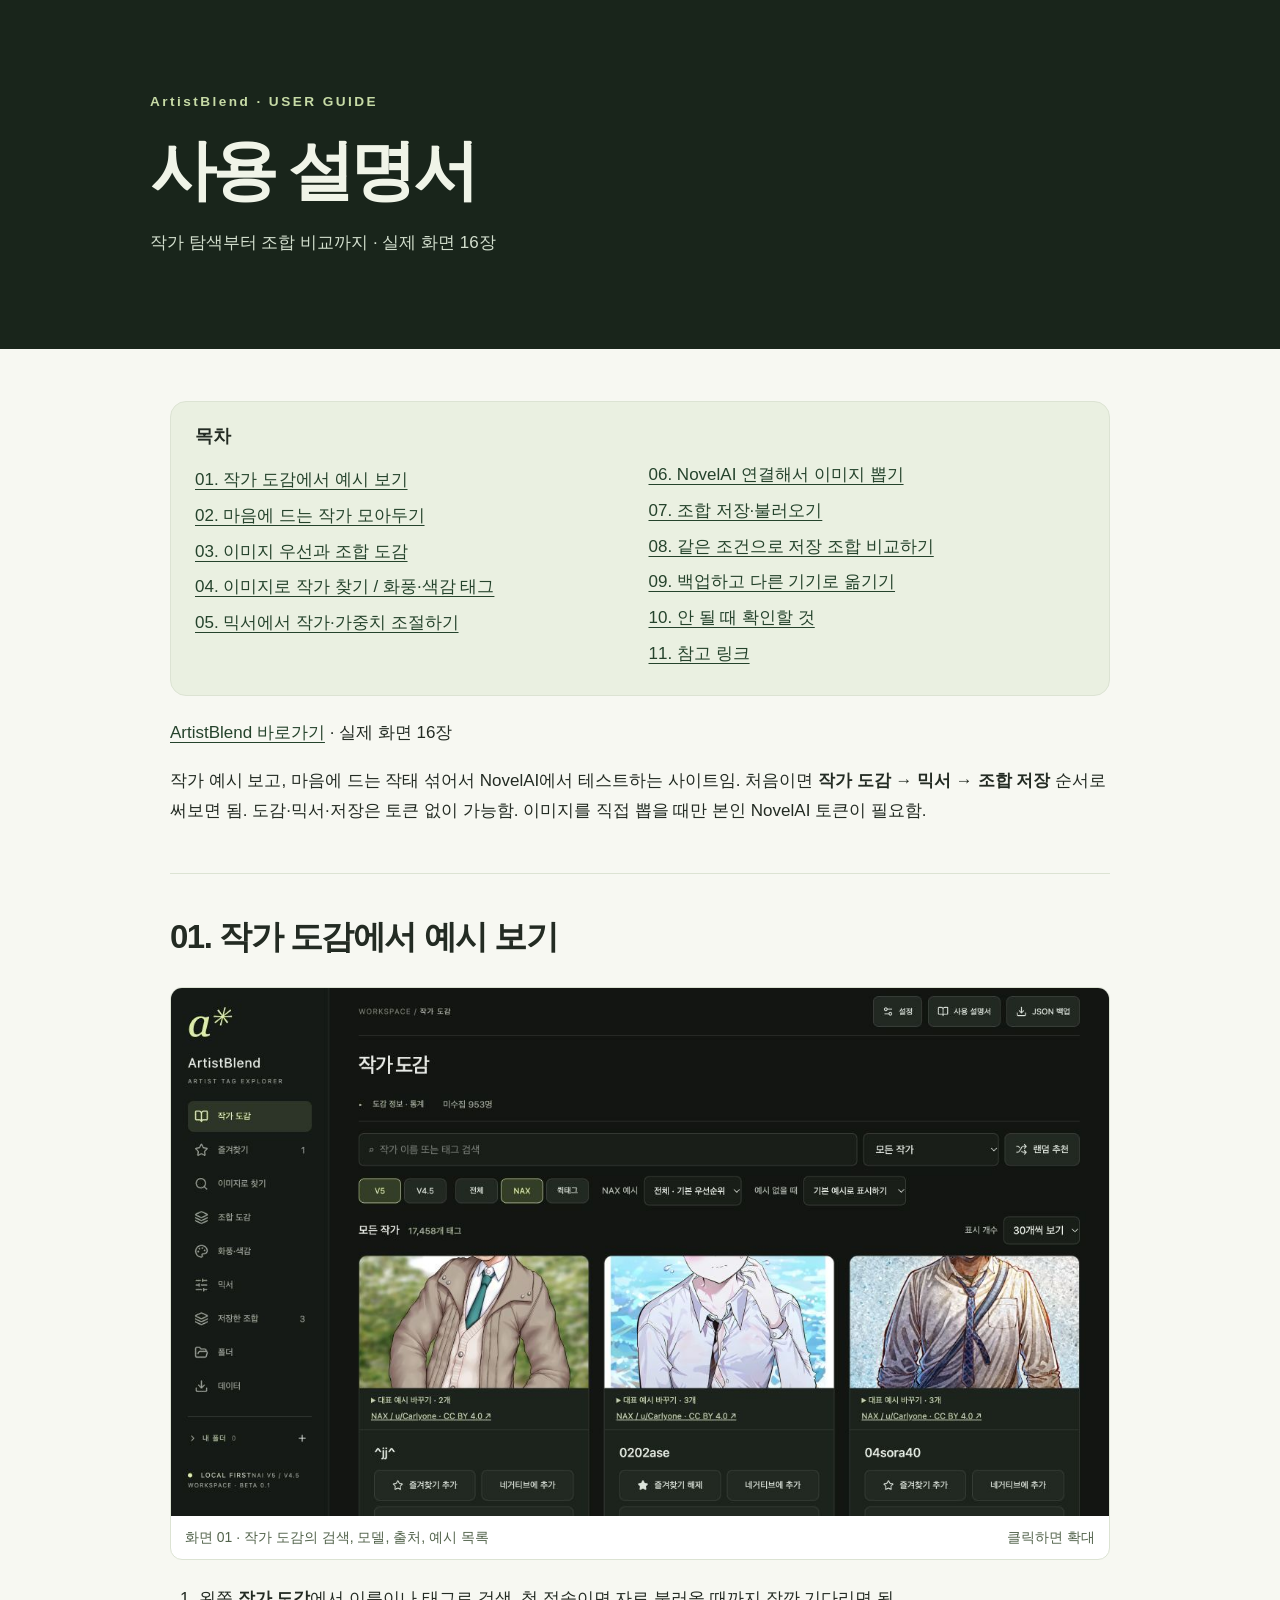
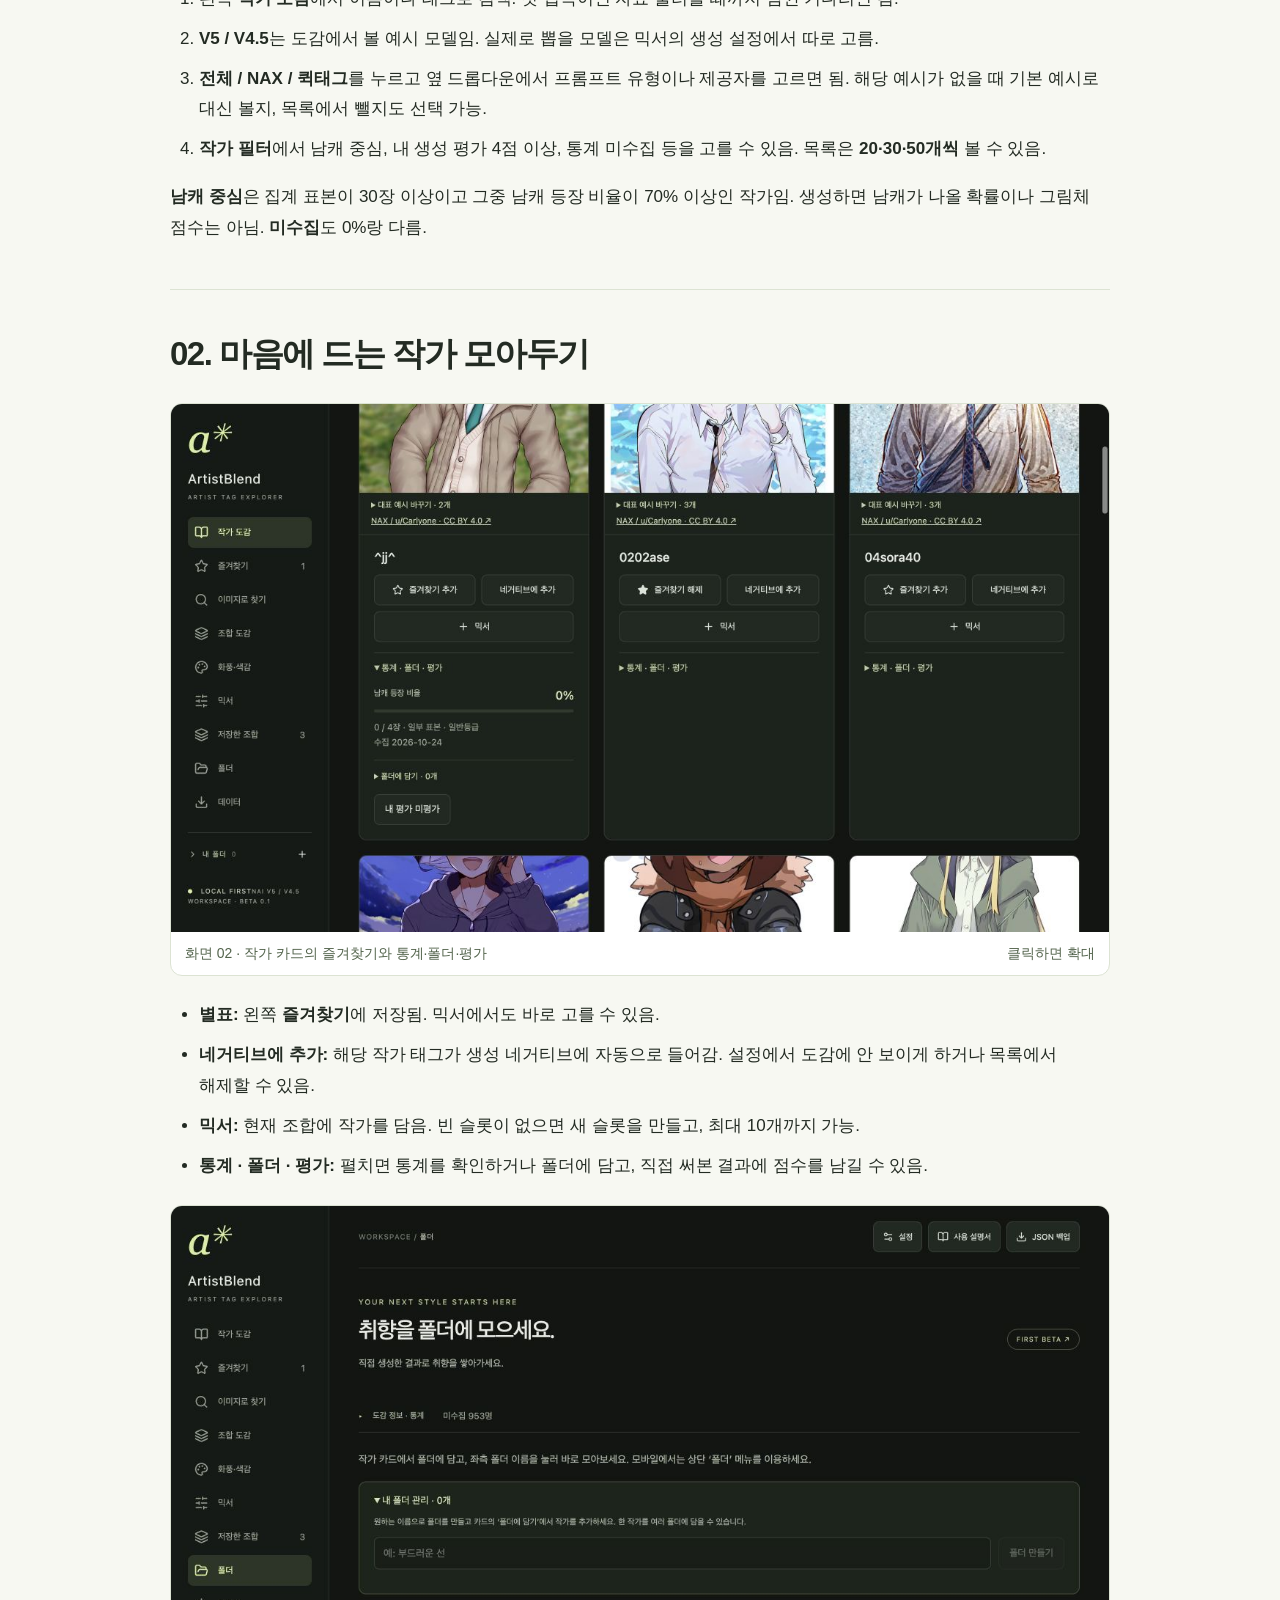
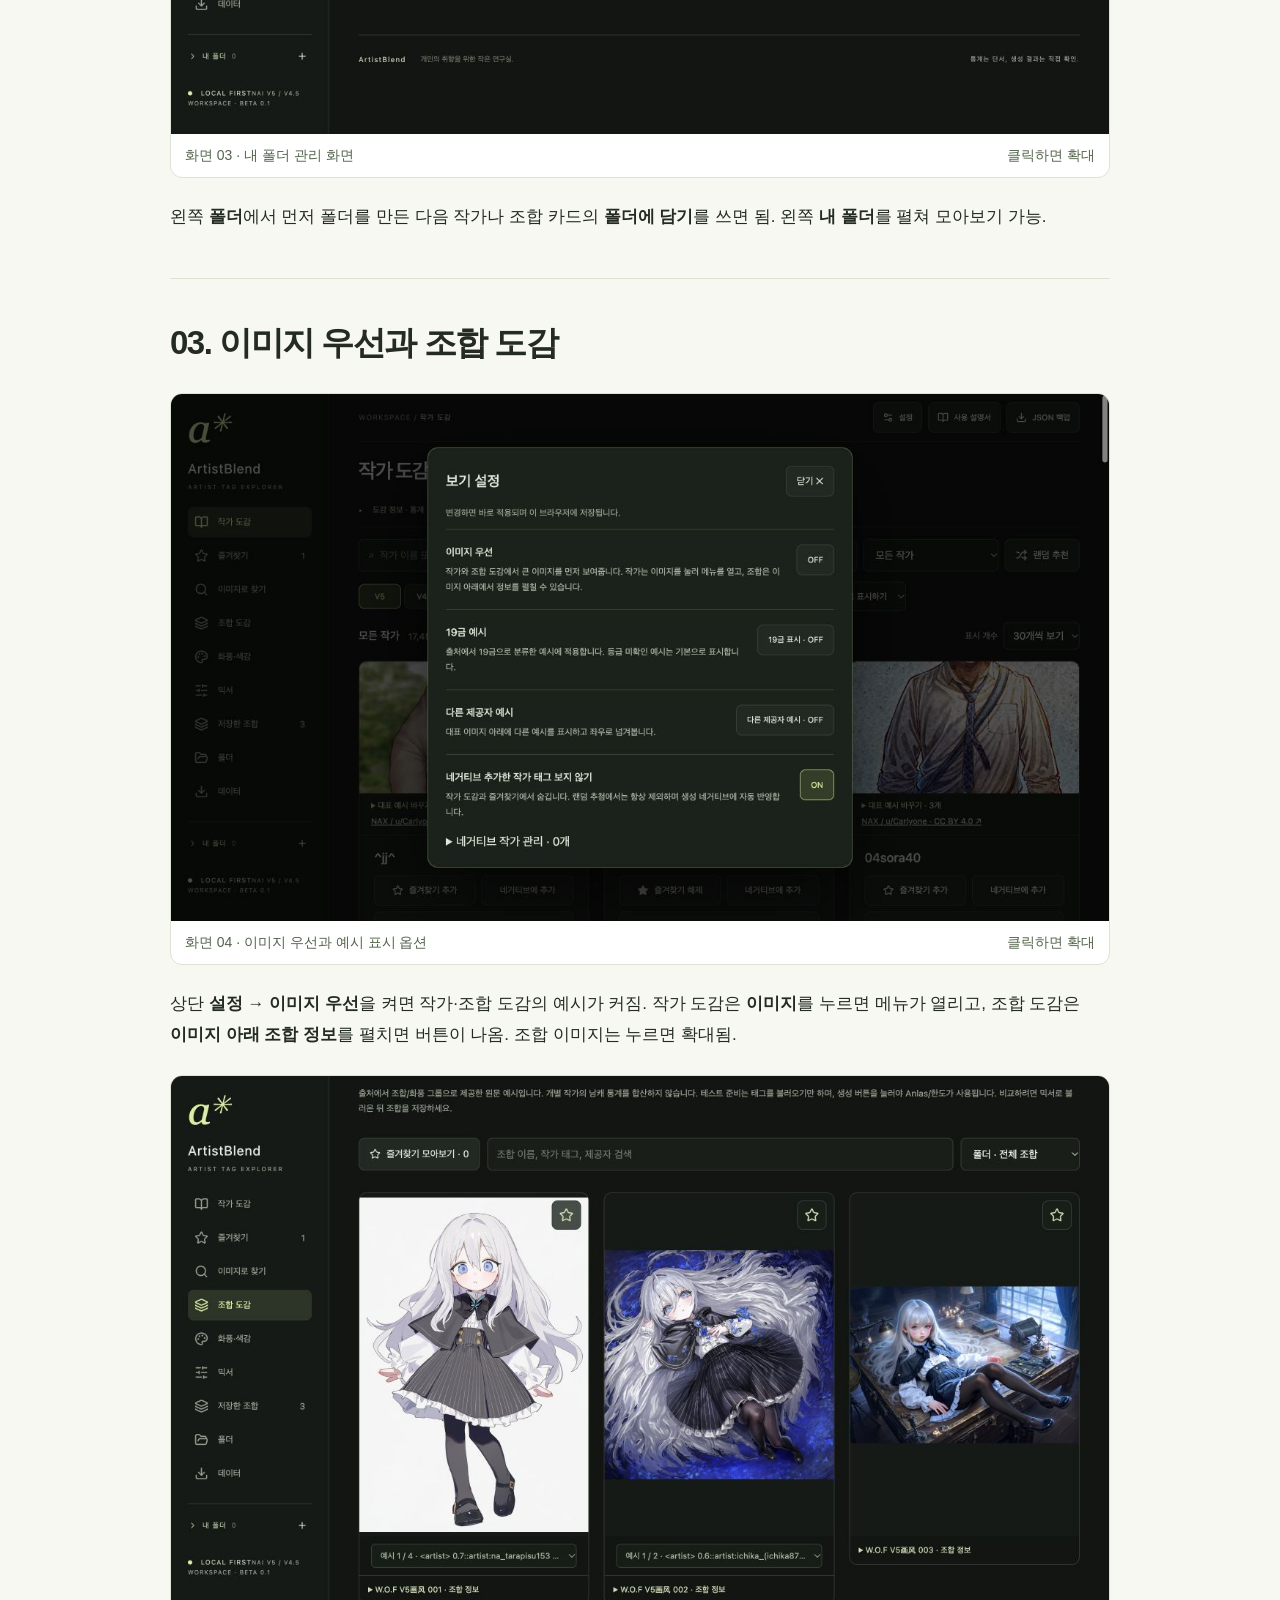
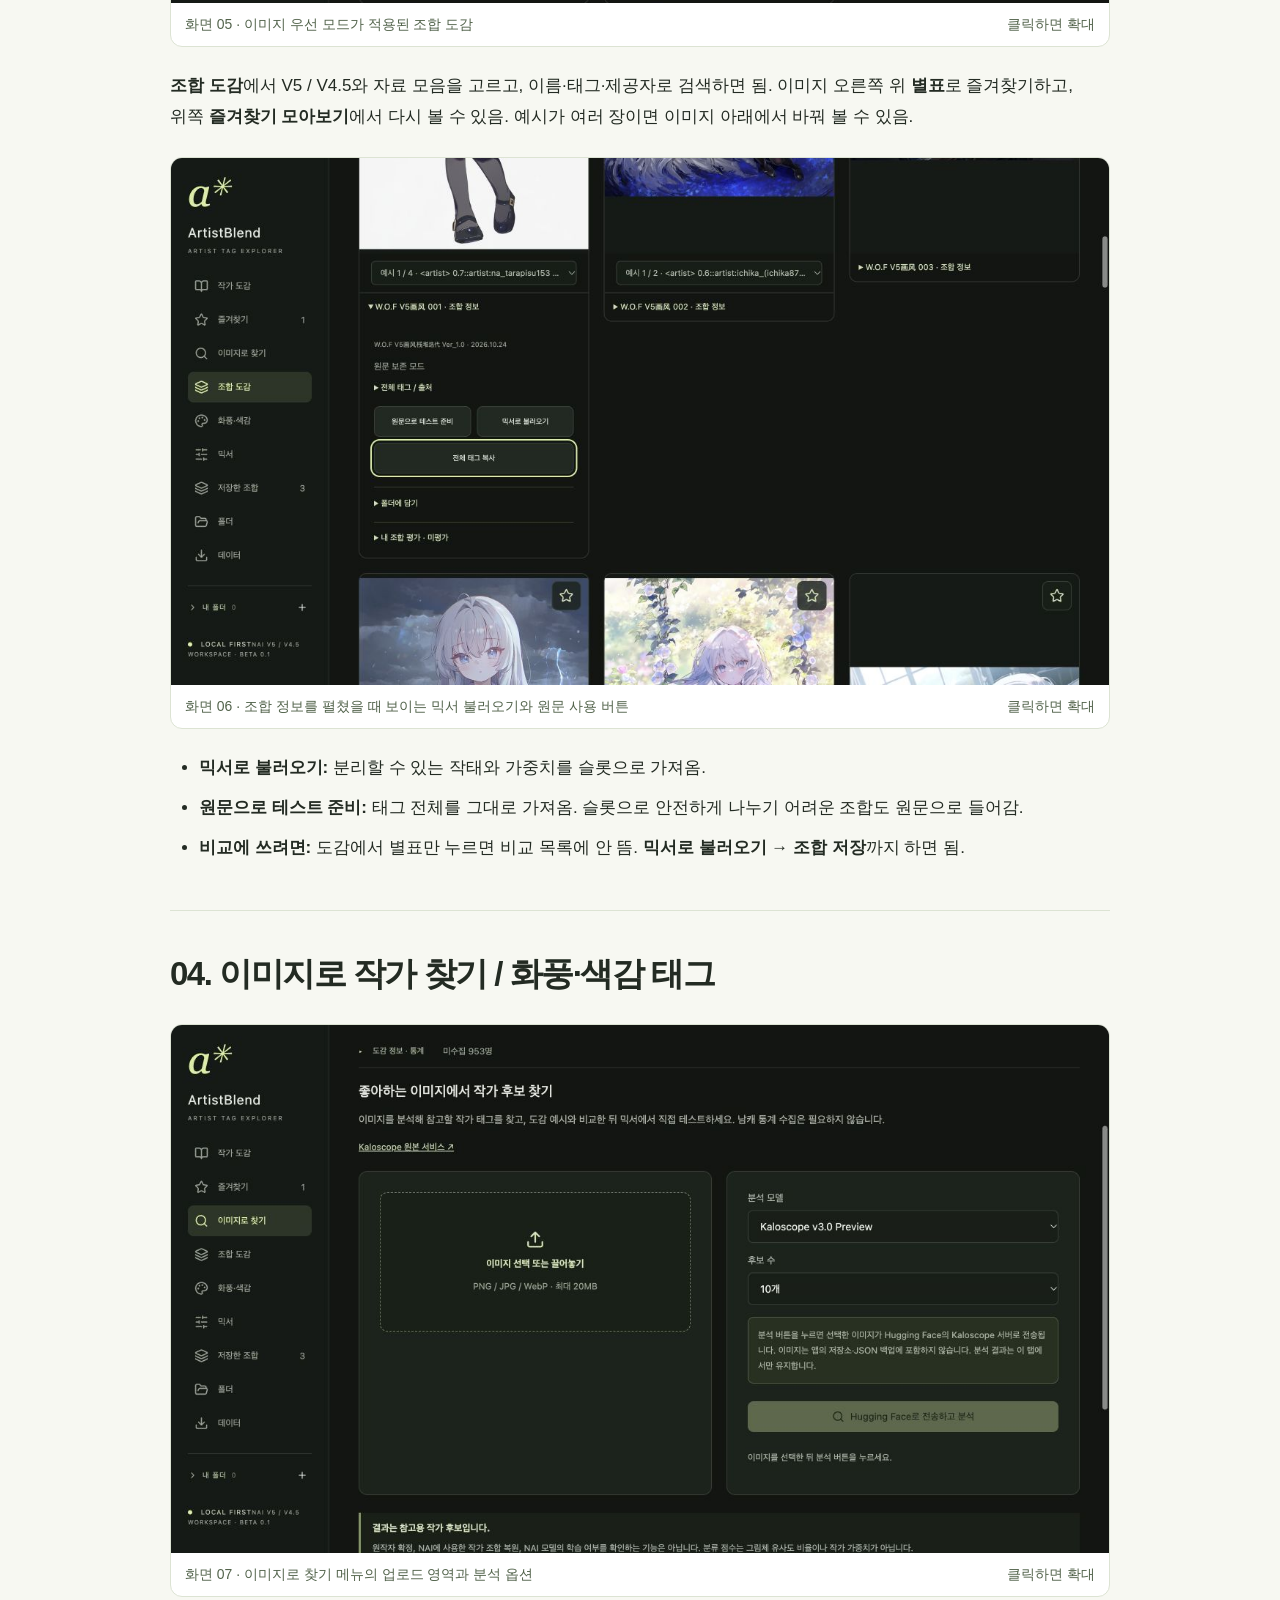
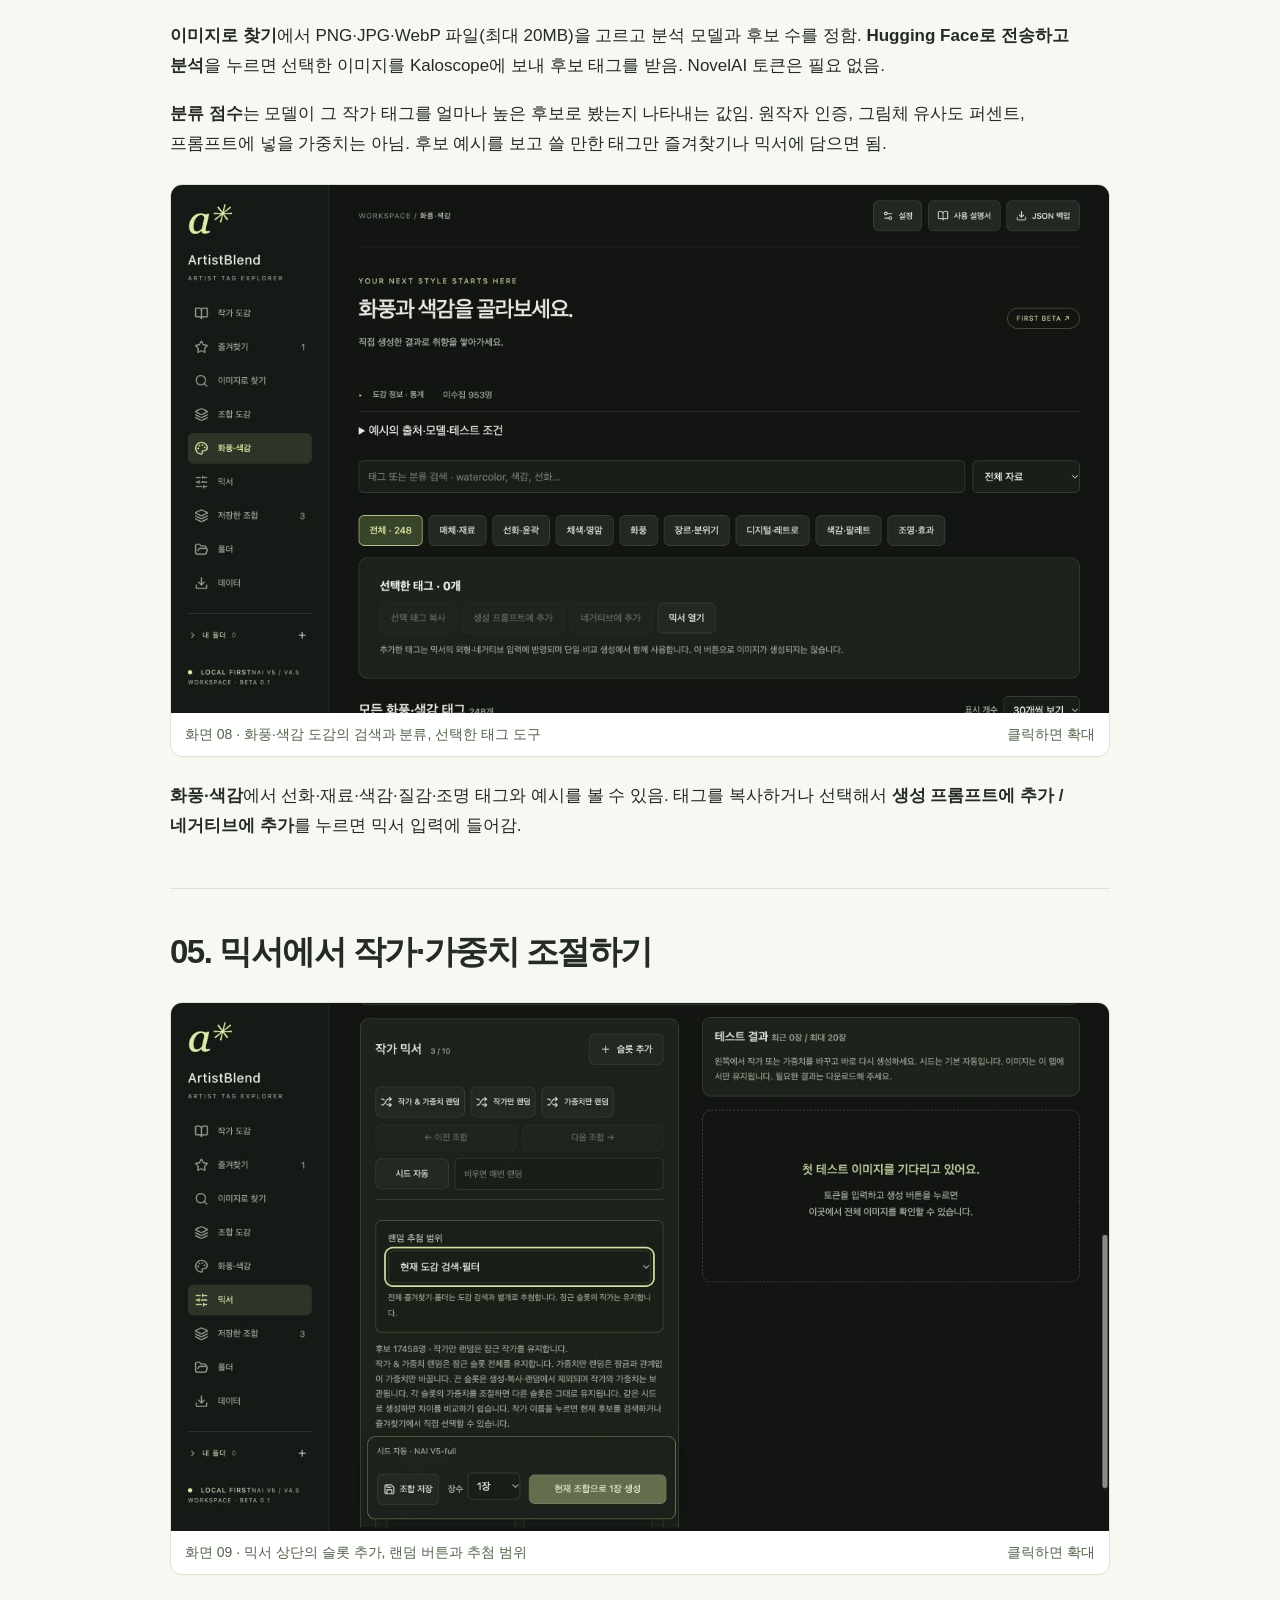
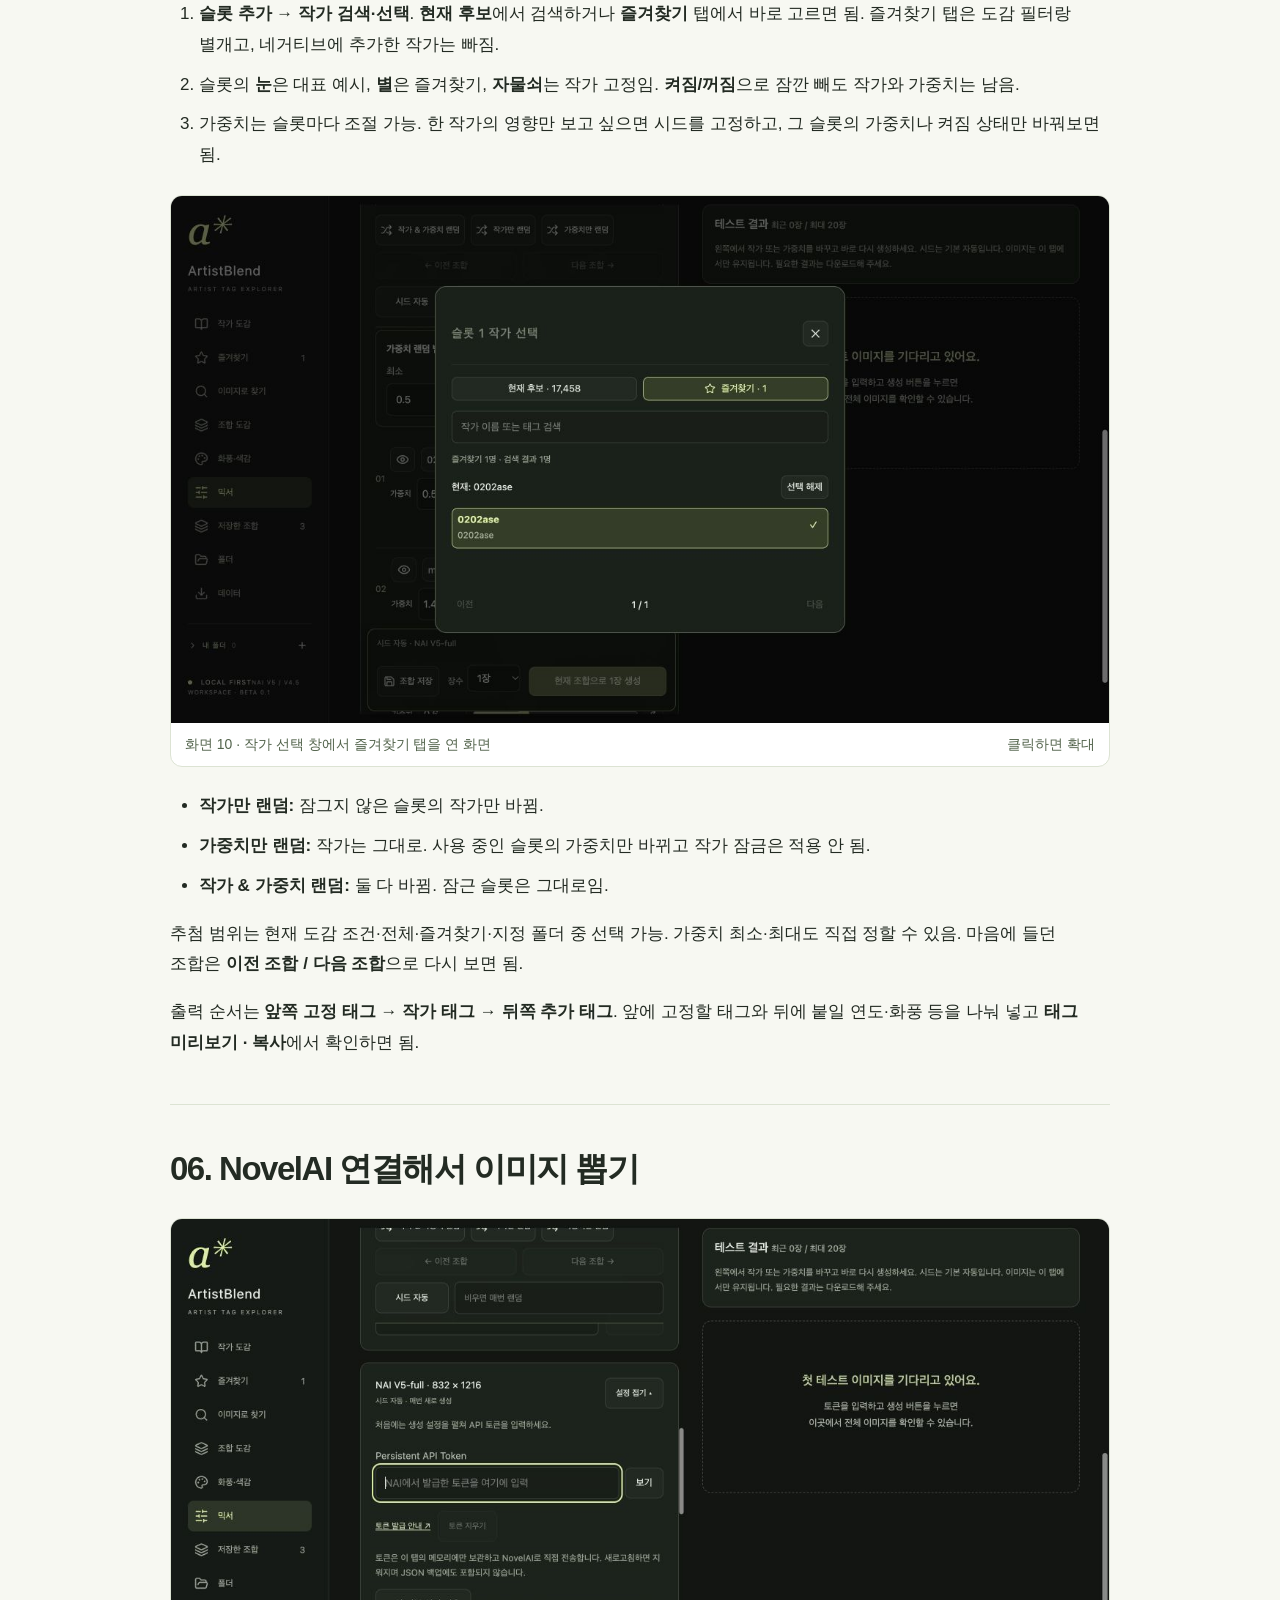
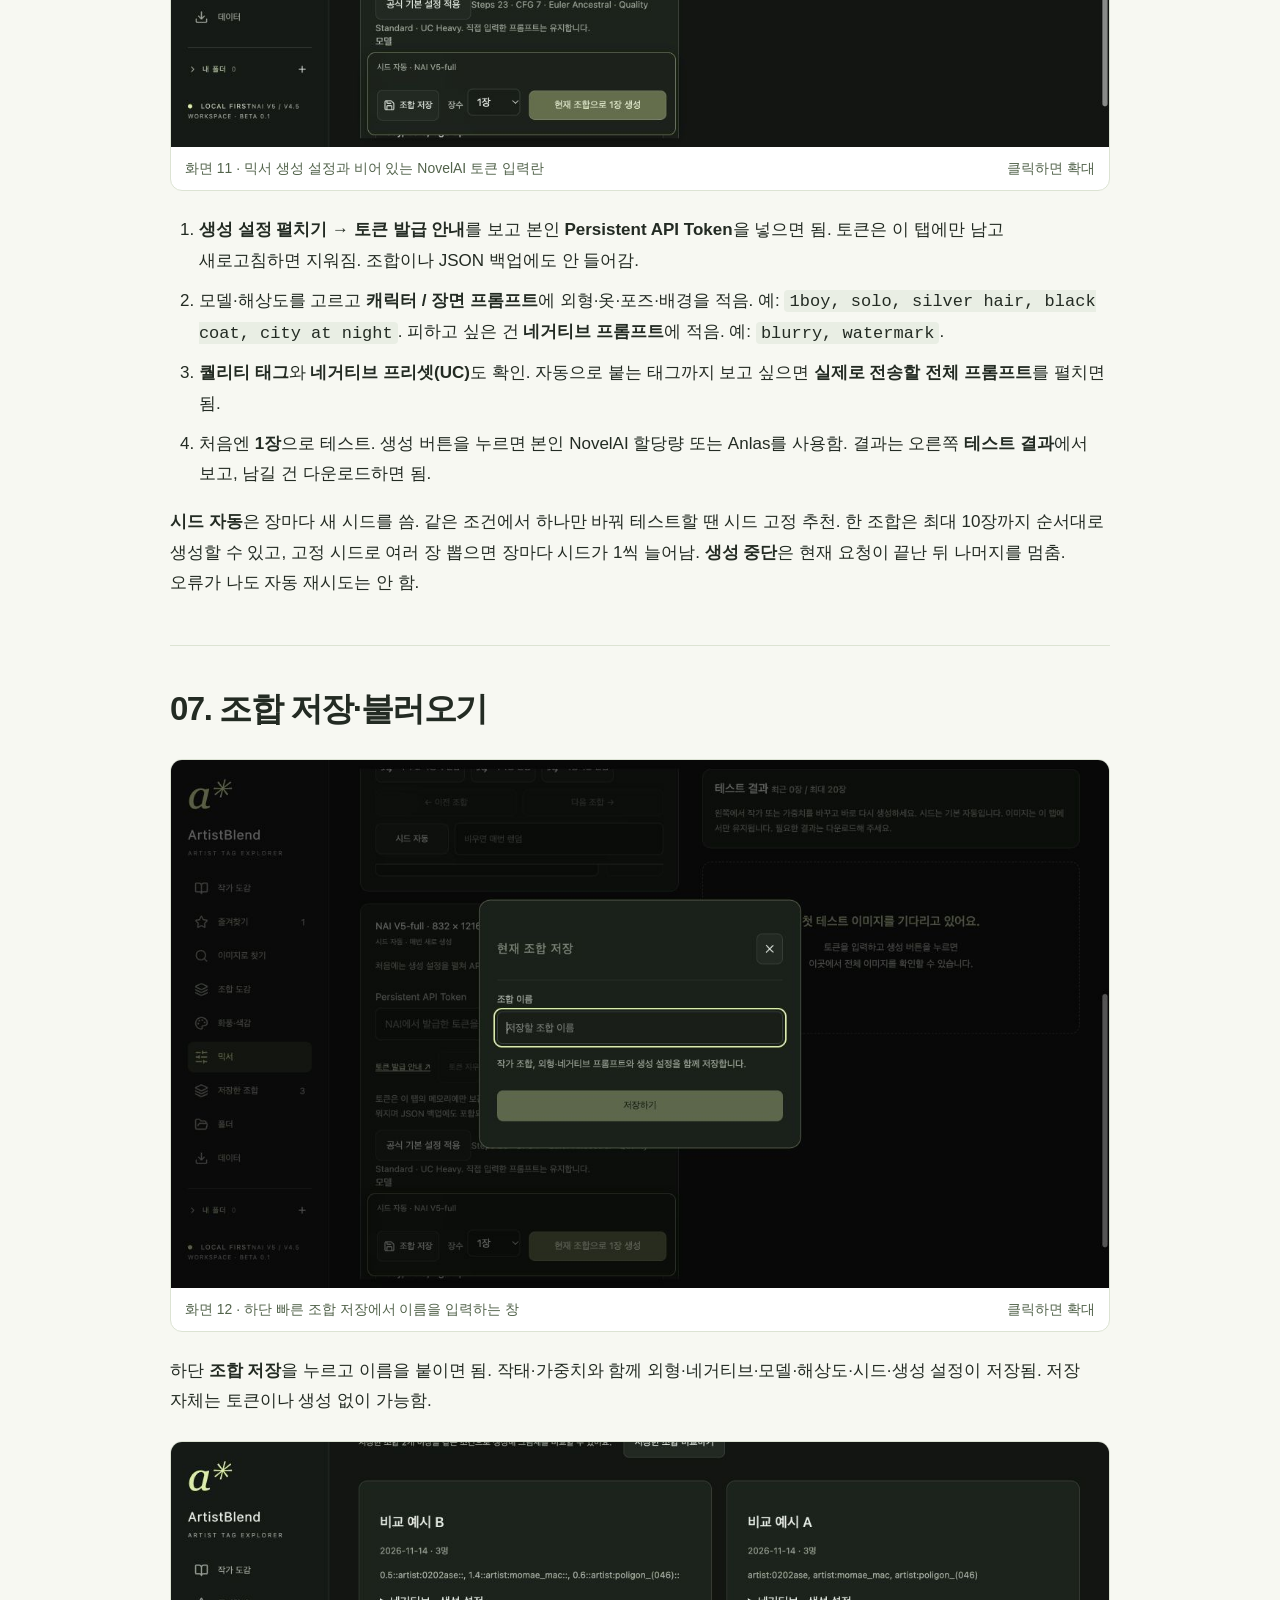
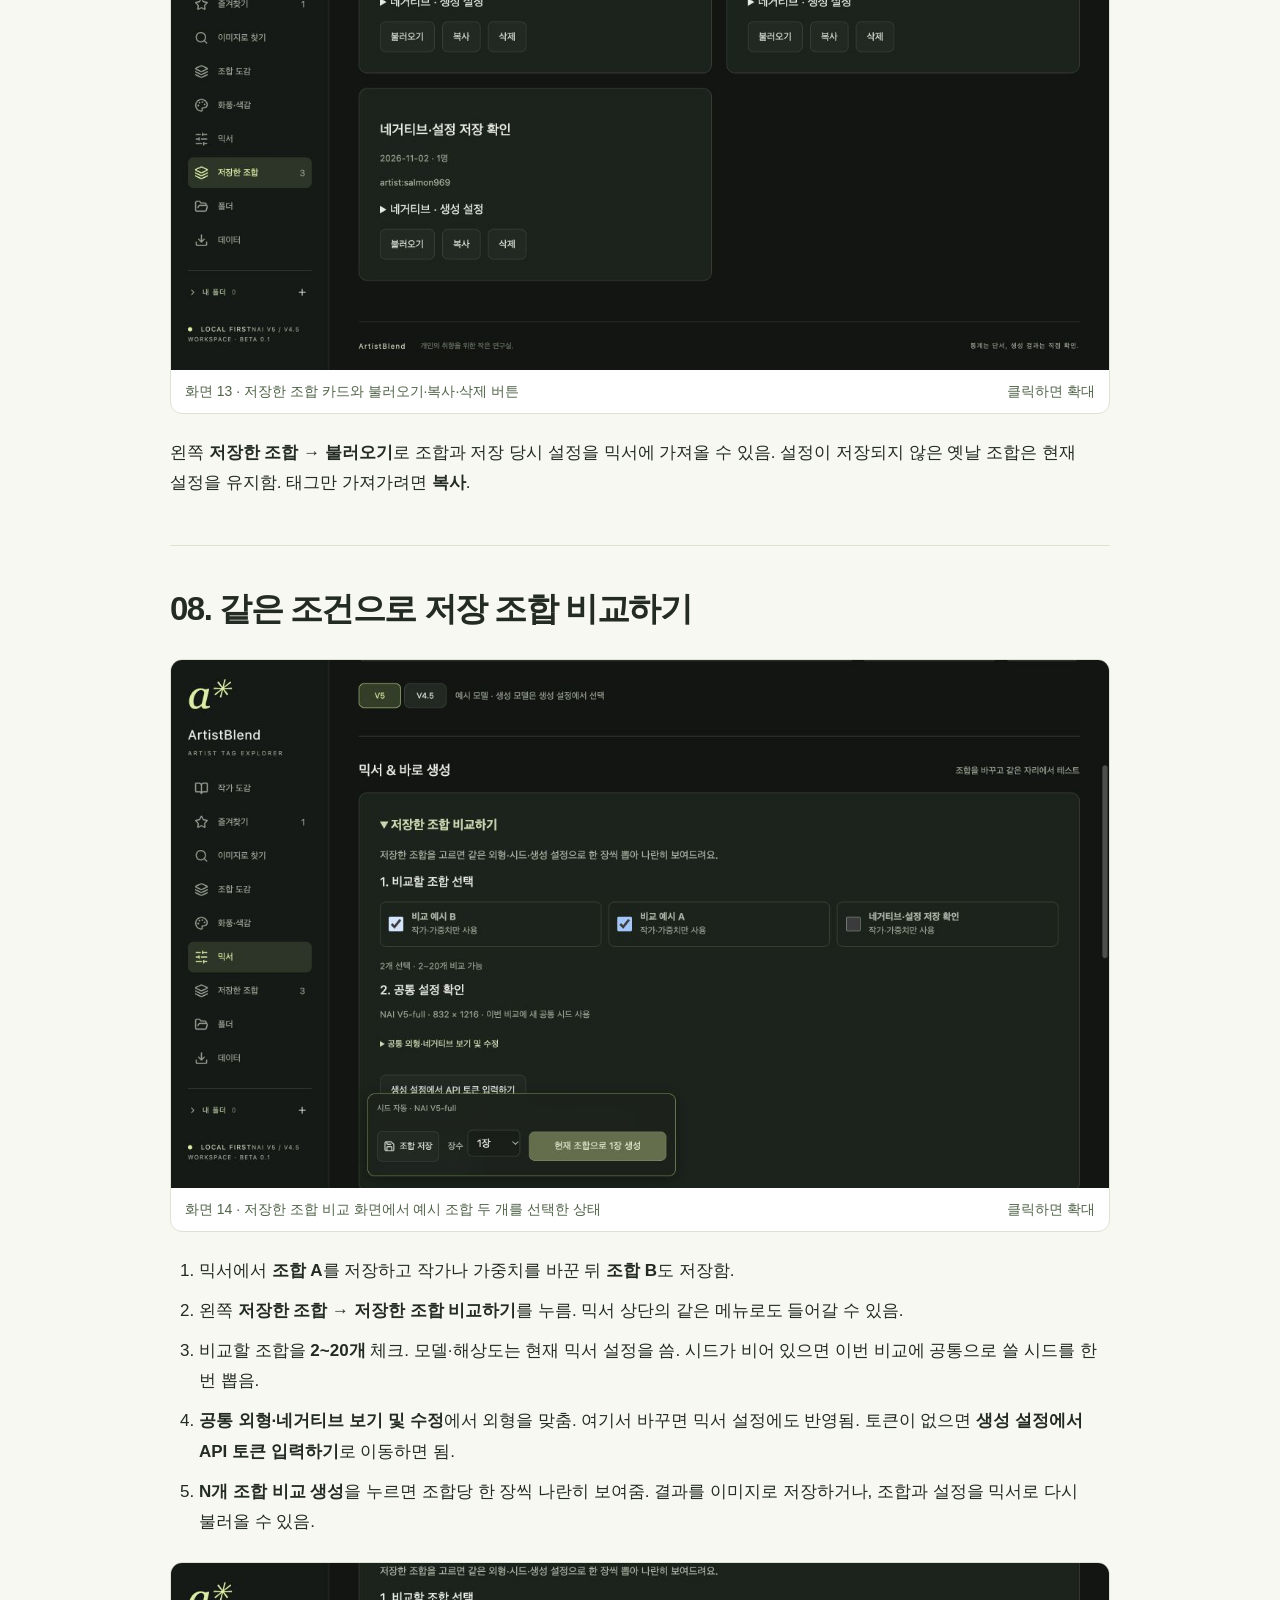
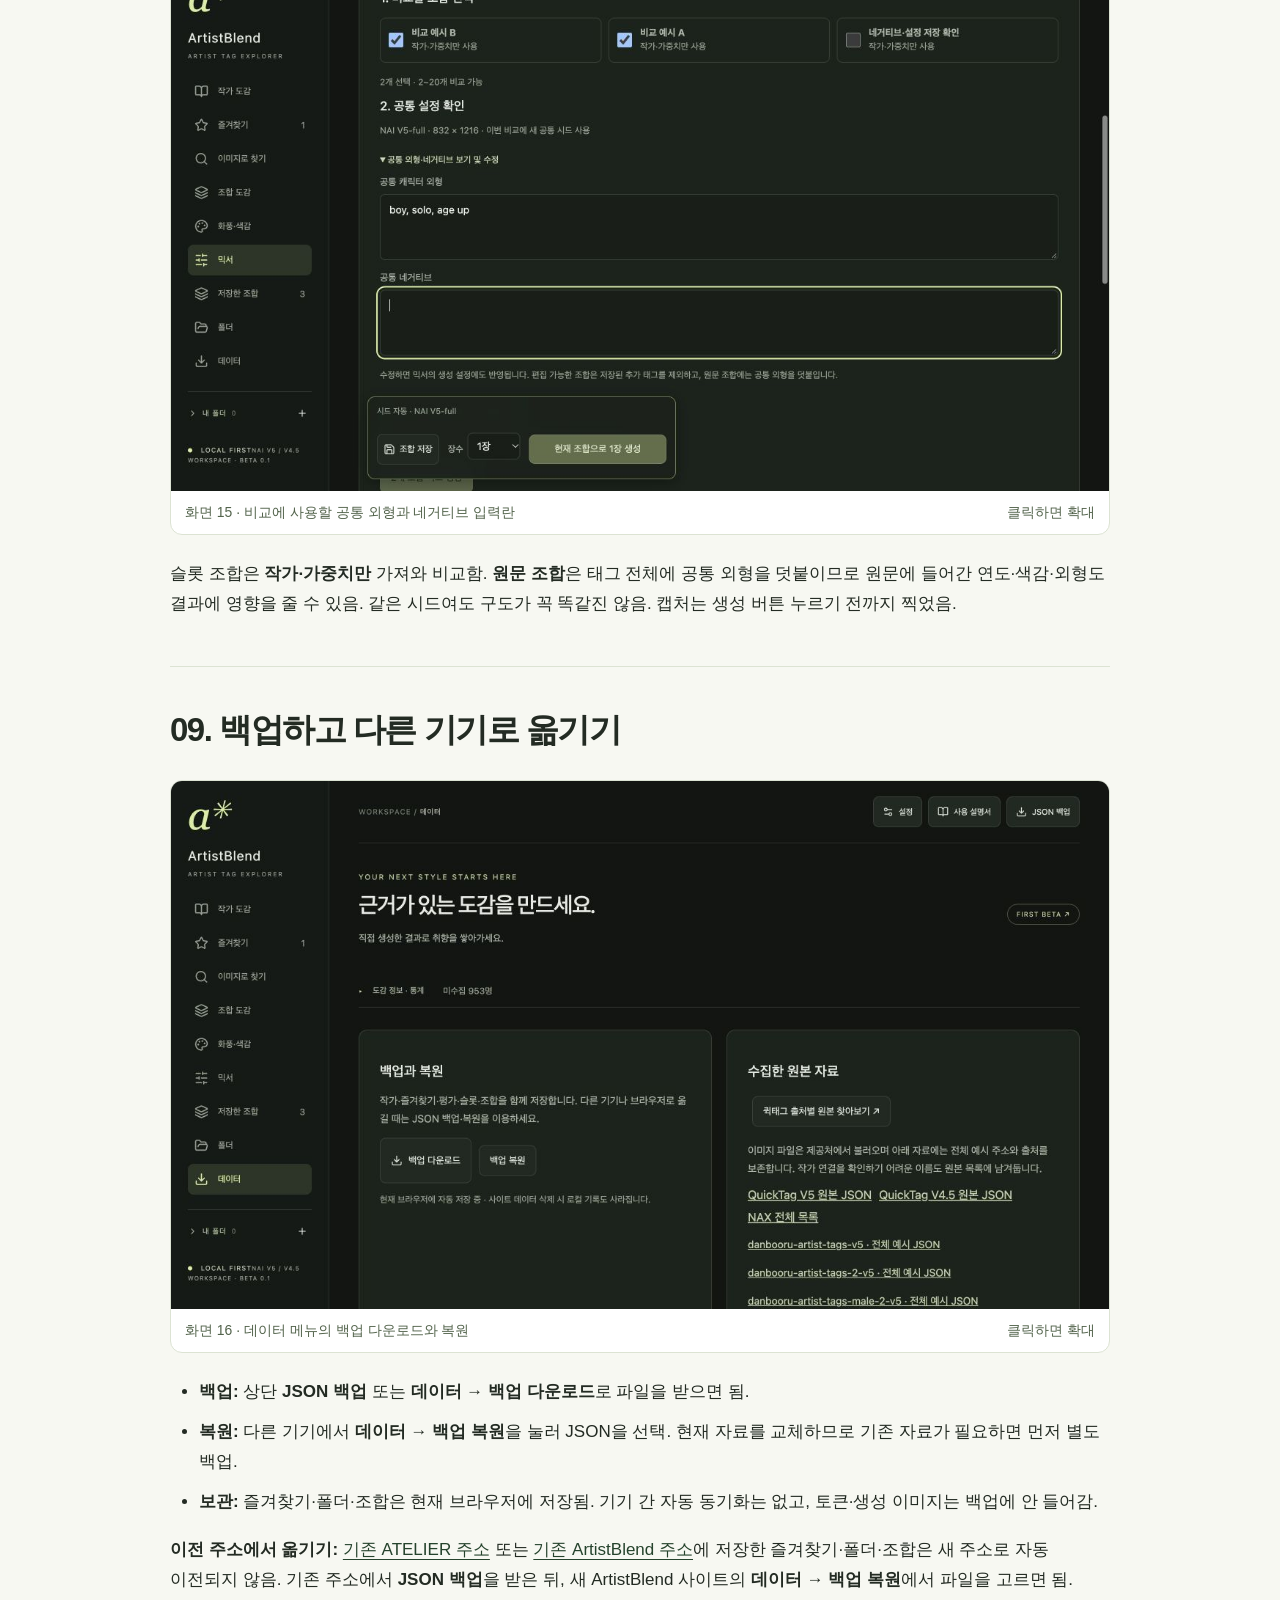
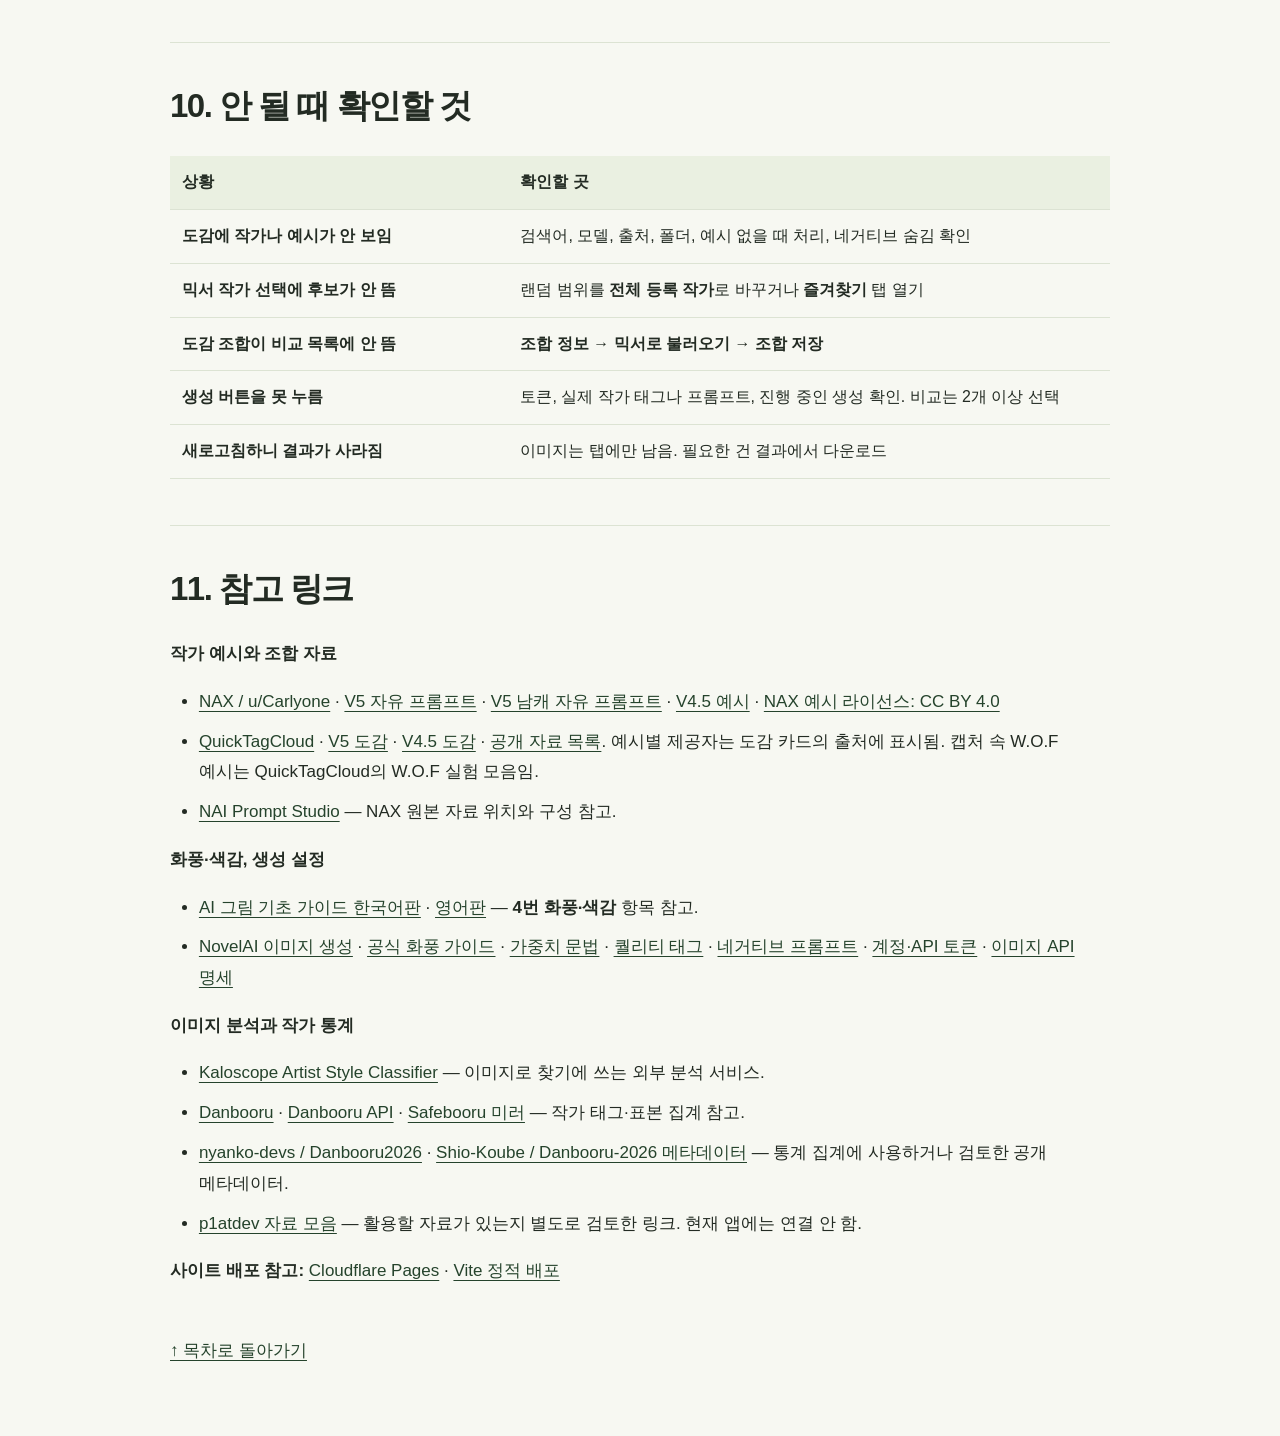
==== guide.html @ af0468eb "Publish the ArtistBlend static site" ====
<!doctype html>
<html lang="ko"><head><meta charset="utf-8"><meta name="viewport" content="width=device-width,initial-scale=1">
<title>ArtistBlend 사용 설명서</title>
<style>
:root{color-scheme:light;--ink:#232b23;--muted:#52634b;--line:#dce3d3;--paper:#f7f8f2;--green:#25432c}
*{box-sizing:border-box}html{scroll-behavior:smooth}body{margin:0;background:var(--paper);color:var(--ink);font:17px/1.8 -apple-system,BlinkMacSystemFont,"Apple SD Gothic Neo","Malgun Gothic",sans-serif;word-break:keep-all;overflow-wrap:anywhere}
header{background:#19251b;color:#f0f4e8;padding:clamp(40px,8vw,90px) 24px}header>div,main{max-width:980px;margin:auto}header p{margin:0;color:#c7dba6;font-size:.8em;font-weight:700;letter-spacing:.18em}h1{font-size:clamp(34px,6vw,66px);line-height:1.12;margin:.3em 0;letter-spacing:-.06em}header div div{color:#d3dfce}
main{padding:30px 20px 70px}a{color:var(--green);text-underline-offset:4px}a:focus-visible,button:focus-visible{outline:3px solid #62864b;outline-offset:4px}.contents{background:#eaf0e1;border:1px solid var(--line);border-radius:16px;padding:18px 24px;margin:22px 0}.contents ul{columns:2;list-style:none;padding:0;margin:8px 0}.contents li{break-inside:avoid;margin:.3em 0}.contents strong{font-size:1.05em}.chapter{scroll-margin-top:24px;margin-top:46px;padding-top:14px;border-top:1px solid var(--line)}h2{letter-spacing:-.045em;font-size:clamp(23px,4vw,33px);line-height:1.35}p{margin:1em 0}li{margin:.55em 0}ul,ol{padding-inline-start:1.7em}figure{margin:24px 0;background:white;border:1px solid var(--line);border-radius:12px;overflow:hidden}figure button{display:block;width:100%;padding:0;border:0;background:#19251b;cursor:zoom-in}figure img{display:block;width:100%;height:auto}figcaption{padding:9px 14px;color:var(--muted);font-size:.82em}figcaption span{float:right}code{padding:.1em .3em;border-radius:4px;background:#e9eee4}.table-wrap{overflow:auto}table{border-collapse:collapse;width:100%;font-size:.94em}td,th{padding:12px;text-align:left;border-bottom:1px solid var(--line)}th{background:#eaf0e1}td:first-child{width:36%;font-weight:650}dialog{border:0;border-radius:10px;max-width:96vw;max-height:95dvh;background:#19251b;color:white;padding:12px}dialog::backdrop{background:#000b}dialog img{display:block;width:auto;height:auto;max-width:100%;max-height:81dvh}dialog button{display:block;margin:0 0 8px auto;padding:6px 14px;border:1px solid #90a983;border-radius:6px;background:#25392b;color:white;font:inherit;cursor:pointer}.back{display:inline-block;margin-top:32px}
@media(max-width:620px){body{font-size:16px}.contents ul{columns:1}figcaption span{display:none}}
@media print{header{background:white;color:#18261a;padding:15px 0}header p,header div div{color:#314438}main{padding:0}figure{break-inside:avoid}h2{break-after:avoid}.back,figcaption span{display:none}a{color:inherit}}
</style></head><body id="top"><header><div><p>ArtistBlend · USER GUIDE</p><h1>사용 설명서</h1><div>작가 탐색부터 조합 비교까지 · 실제 화면 16장</div></div></header>
<main><nav class="contents" aria-label="목차"><strong>목차</strong><ul><li><a href="#chapter-1">01. 작가 도감에서 예시 보기</a></li><li><a href="#chapter-2">02. 마음에 드는 작가 모아두기</a></li><li><a href="#chapter-3">03. 이미지 우선과 조합 도감</a></li><li><a href="#chapter-4">04. 이미지로 작가 찾기 / 화풍·색감 태그</a></li><li><a href="#chapter-5">05. 믹서에서 작가·가중치 조절하기</a></li><li><a href="#chapter-6">06. NovelAI 연결해서 이미지 뽑기</a></li><li><a href="#chapter-7">07. 조합 저장·불러오기</a></li><li><a href="#chapter-8">08. 같은 조건으로 저장 조합 비교하기</a></li><li><a href="#chapter-9">09. 백업하고 다른 기기로 옮기기</a></li><li><a href="#chapter-10">10. 안 될 때 확인할 것</a></li><li><a href="#chapter-11">11. 참고 링크</a></li></ul></nav><p><a href="./">ArtistBlend 바로가기</a> · 실제 화면 16장</p>
<p>작가 예시 보고, 마음에 드는 작태 섞어서 NovelAI에서 테스트하는 사이트임. 처음이면 <strong>작가 도감 → 믹서 → 조합 저장</strong> 순서로 써보면 됨. 도감·믹서·저장은 토큰 없이 가능함. 이미지를 직접 뽑을 때만 본인 NovelAI 토큰이 필요함.</p>
<section class="chapter" id="chapter-1"><h2>01. 작가 도감에서 예시 보기</h2>
<figure><button type="button" data-zoom aria-label="작가 도감의 검색, 모델, 출처, 예시 목록 확대"><img width="1280" height="720" src="[data-uri]" alt="작가 도감의 검색, 모델, 출처, 예시 목록" loading="lazy"></button><figcaption>화면 01 · 작가 도감의 검색, 모델, 출처, 예시 목록 <span>클릭하면 확대</span></figcaption></figure>
<ol>
<li>왼쪽 <strong>작가 도감</strong>에서 이름이나 태그로 검색. 첫 접속이면 자료 불러올 때까지 잠깐 기다리면 됨.</li>
<li><strong>V5 / V4.5</strong>는 도감에서 볼 예시 모델임. 실제로 뽑을 모델은 믹서의 생성 설정에서 따로 고름.</li>
<li><strong>전체 / NAX / 퀵태그</strong>를 누르고 옆 드롭다운에서 프롬프트 유형이나 제공자를 고르면 됨. 해당 예시가 없을 때 기본 예시로 대신 볼지, 목록에서 뺄지도 선택 가능.</li>
<li><strong>작가 필터</strong>에서 남캐 중심, 내 생성 평가 4점 이상, 통계 미수집 등을 고를 수 있음. 목록은 <strong>20·30·50개씩</strong> 볼 수 있음.</li>
</ol>
<p><strong>남캐 중심</strong>은 집계 표본이 30장 이상이고 그중 남캐 등장 비율이 70% 이상인 작가임. 생성하면 남캐가 나올 확률이나 그림체 점수는 아님. <strong>미수집</strong>도 0%랑 다름.</p>
</section>
<section class="chapter" id="chapter-2"><h2>02. 마음에 드는 작가 모아두기</h2>
<figure><button type="button" data-zoom aria-label="작가 카드의 즐겨찾기와 통계·폴더·평가 확대"><img width="1280" height="720" src="[data-uri]" alt="작가 카드의 즐겨찾기와 통계·폴더·평가" loading="lazy"></button><figcaption>화면 02 · 작가 카드의 즐겨찾기와 통계·폴더·평가 <span>클릭하면 확대</span></figcaption></figure>
<ul>
<li><strong>별표:</strong> 왼쪽 <strong>즐겨찾기</strong>에 저장됨. 믹서에서도 바로 고를 수 있음.</li>
<li><strong>네거티브에 추가:</strong> 해당 작가 태그가 생성 네거티브에 자동으로 들어감. 설정에서 도감에 안 보이게 하거나 목록에서 해제할 수 있음.</li>
<li><strong>믹서:</strong> 현재 조합에 작가를 담음. 빈 슬롯이 없으면 새 슬롯을 만들고, 최대 10개까지 가능.</li>
<li><strong>통계 · 폴더 · 평가:</strong> 펼치면 통계를 확인하거나 폴더에 담고, 직접 써본 결과에 점수를 남길 수 있음.</li>
</ul>
<figure><button type="button" data-zoom aria-label="내 폴더 관리 화면 확대"><img width="1280" height="720" src="[data-uri]" alt="내 폴더 관리 화면" loading="lazy"></button><figcaption>화면 03 · 내 폴더 관리 화면 <span>클릭하면 확대</span></figcaption></figure>
<p>왼쪽 <strong>폴더</strong>에서 먼저 폴더를 만든 다음 작가나 조합 카드의 <strong>폴더에 담기</strong>를 쓰면 됨. 왼쪽 <strong>내 폴더</strong>를 펼쳐 모아보기 가능.</p>
</section>
<section class="chapter" id="chapter-3"><h2>03. 이미지 우선과 조합 도감</h2>
<figure><button type="button" data-zoom aria-label="이미지 우선과 예시 표시 옵션 확대"><img width="1280" height="720" src="[data-uri]" alt="이미지 우선과 예시 표시 옵션" loading="lazy"></button><figcaption>화면 04 · 이미지 우선과 예시 표시 옵션 <span>클릭하면 확대</span></figcaption></figure>
<p>상단 <strong>설정 → 이미지 우선</strong>을 켜면 작가·조합 도감의 예시가 커짐. 작가 도감은 <strong>이미지</strong>를 누르면 메뉴가 열리고, 조합 도감은 <strong>이미지 아래 조합 정보</strong>를 펼치면 버튼이 나옴. 조합 이미지는 누르면 확대됨.</p>
<figure><button type="button" data-zoom aria-label="이미지 우선 모드가 적용된 조합 도감 확대"><img width="1280" height="720" src="[data-uri]" alt="이미지 우선 모드가 적용된 조합 도감" loading="lazy"></button><figcaption>화면 05 · 이미지 우선 모드가 적용된 조합 도감 <span>클릭하면 확대</span></figcaption></figure>
<p><strong>조합 도감</strong>에서 V5 / V4.5와 자료 모음을 고르고, 이름·태그·제공자로 검색하면 됨. 이미지 오른쪽 위 <strong>별표</strong>로 즐겨찾기하고, 위쪽 <strong>즐겨찾기 모아보기</strong>에서 다시 볼 수 있음. 예시가 여러 장이면 이미지 아래에서 바꿔 볼 수 있음.</p>
<figure><button type="button" data-zoom aria-label="조합 정보를 펼쳤을 때 보이는 믹서 불러오기와 원문 사용 버튼 확대"><img width="1280" height="720" src="[data-uri]" alt="조합 정보를 펼쳤을 때 보이는 믹서 불러오기와 원문 사용 버튼" loading="lazy"></button><figcaption>화면 06 · 조합 정보를 펼쳤을 때 보이는 믹서 불러오기와 원문 사용 버튼 <span>클릭하면 확대</span></figcaption></figure>
<ul>
<li><strong>믹서로 불러오기:</strong> 분리할 수 있는 작태와 가중치를 슬롯으로 가져옴.</li>
<li><strong>원문으로 테스트 준비:</strong> 태그 전체를 그대로 가져옴. 슬롯으로 안전하게 나누기 어려운 조합도 원문으로 들어감.</li>
<li><strong>비교에 쓰려면:</strong> 도감에서 별표만 누르면 비교 목록에 안 뜸. <strong>믹서로 불러오기 → 조합 저장</strong>까지 하면 됨.</li>
</ul>
</section>
<section class="chapter" id="chapter-4"><h2>04. 이미지로 작가 찾기 / 화풍·색감 태그</h2>
<figure><button type="button" data-zoom aria-label="이미지로 찾기 메뉴의 업로드 영역과 분석 옵션 확대"><img width="1280" height="720" src="[data-uri]" alt="이미지로 찾기 메뉴의 업로드 영역과 분석 옵션" loading="lazy"></button><figcaption>화면 07 · 이미지로 찾기 메뉴의 업로드 영역과 분석 옵션 <span>클릭하면 확대</span></figcaption></figure>
<p><strong>이미지로 찾기</strong>에서 PNG·JPG·WebP 파일(최대 20MB)을 고르고 분석 모델과 후보 수를 정함. <strong>Hugging Face로 전송하고 분석</strong>을 누르면 선택한 이미지를 Kaloscope에 보내 후보 태그를 받음. NovelAI 토큰은 필요 없음.</p>
<p><strong>분류 점수</strong>는 모델이 그 작가 태그를 얼마나 높은 후보로 봤는지 나타내는 값임. 원작자 인증, 그림체 유사도 퍼센트, 프롬프트에 넣을 가중치는 아님. 후보 예시를 보고 쓸 만한 태그만 즐겨찾기나 믹서에 담으면 됨.</p>
<figure><button type="button" data-zoom aria-label="화풍·색감 도감의 검색과 분류, 선택한 태그 도구 확대"><img width="1280" height="720" src="[data-uri]" alt="화풍·색감 도감의 검색과 분류, 선택한 태그 도구" loading="lazy"></button><figcaption>화면 08 · 화풍·색감 도감의 검색과 분류, 선택한 태그 도구 <span>클릭하면 확대</span></figcaption></figure>
<p><strong>화풍·색감</strong>에서 선화·재료·색감·질감·조명 태그와 예시를 볼 수 있음. 태그를 복사하거나 선택해서 <strong>생성 프롬프트에 추가 / 네거티브에 추가</strong>를 누르면 믹서 입력에 들어감.</p>
</section>
<section class="chapter" id="chapter-5"><h2>05. 믹서에서 작가·가중치 조절하기</h2>
<figure><button type="button" data-zoom aria-label="믹서 상단의 슬롯 추가, 랜덤 버튼과 추첨 범위 확대"><img width="1280" height="720" src="[data-uri]" alt="믹서 상단의 슬롯 추가, 랜덤 버튼과 추첨 범위" loading="lazy"></button><figcaption>화면 09 · 믹서 상단의 슬롯 추가, 랜덤 버튼과 추첨 범위 <span>클릭하면 확대</span></figcaption></figure>
<ol>
<li><strong>슬롯 추가 → 작가 검색·선택</strong>. <strong>현재 후보</strong>에서 검색하거나 <strong>즐겨찾기</strong> 탭에서 바로 고르면 됨. 즐겨찾기 탭은 도감 필터랑 별개고, 네거티브에 추가한 작가는 빠짐.</li>
<li>슬롯의 <strong>눈</strong>은 대표 예시, <strong>별</strong>은 즐겨찾기, <strong>자물쇠</strong>는 작가 고정임. <strong>켜짐/꺼짐</strong>으로 잠깐 빼도 작가와 가중치는 남음.</li>
<li>가중치는 슬롯마다 조절 가능. 한 작가의 영향만 보고 싶으면 시드를 고정하고, 그 슬롯의 가중치나 켜짐 상태만 바꿔보면 됨.</li>
</ol>
<figure><button type="button" data-zoom aria-label="작가 선택 창에서 즐겨찾기 탭을 연 화면 확대"><img width="1280" height="720" src="[data-uri]" alt="작가 선택 창에서 즐겨찾기 탭을 연 화면" loading="lazy"></button><figcaption>화면 10 · 작가 선택 창에서 즐겨찾기 탭을 연 화면 <span>클릭하면 확대</span></figcaption></figure>
<ul>
<li><strong>작가만 랜덤:</strong> 잠그지 않은 슬롯의 작가만 바뀜.</li>
<li><strong>가중치만 랜덤:</strong> 작가는 그대로. 사용 중인 슬롯의 가중치만 바뀌고 작가 잠금은 적용 안 됨.</li>
<li><strong>작가 &amp; 가중치 랜덤:</strong> 둘 다 바뀜. 잠근 슬롯은 그대로임.</li>
</ul>
<p>추첨 범위는 현재 도감 조건·전체·즐겨찾기·지정 폴더 중 선택 가능. 가중치 최소·최대도 직접 정할 수 있음. 마음에 들던 조합은 <strong>이전 조합 / 다음 조합</strong>으로 다시 보면 됨.</p>
<p>출력 순서는 <strong>앞쪽 고정 태그 → 작가 태그 → 뒤쪽 추가 태그</strong>. 앞에 고정할 태그와 뒤에 붙일 연도·화풍 등을 나눠 넣고 <strong>태그 미리보기 · 복사</strong>에서 확인하면 됨.</p>
</section>
<section class="chapter" id="chapter-6"><h2>06. NovelAI 연결해서 이미지 뽑기</h2>
<figure><button type="button" data-zoom aria-label="믹서 생성 설정과 비어 있는 NovelAI 토큰 입력란 확대"><img width="1280" height="720" src="[data-uri]" alt="믹서 생성 설정과 비어 있는 NovelAI 토큰 입력란" loading="lazy"></button><figcaption>화면 11 · 믹서 생성 설정과 비어 있는 NovelAI 토큰 입력란 <span>클릭하면 확대</span></figcaption></figure>
<ol>
<li><strong>생성 설정 펼치기 → 토큰 발급 안내</strong>를 보고 본인 <strong>Persistent API Token</strong>을 넣으면 됨. 토큰은 이 탭에만 남고 새로고침하면 지워짐. 조합이나 JSON 백업에도 안 들어감.</li>
<li>모델·해상도를 고르고 <strong>캐릭터 / 장면 프롬프트</strong>에 외형·옷·포즈·배경을 적음. 예: <code>1boy, solo, silver hair, black coat, city at night</code>. 피하고 싶은 건 <strong>네거티브 프롬프트</strong>에 적음. 예: <code>blurry, watermark</code>.</li>
<li><strong>퀄리티 태그</strong>와 <strong>네거티브 프리셋(UC)</strong>도 확인. 자동으로 붙는 태그까지 보고 싶으면 <strong>실제로 전송할 전체 프롬프트</strong>를 펼치면 됨.</li>
<li>처음엔 <strong>1장</strong>으로 테스트. 생성 버튼을 누르면 본인 NovelAI 할당량 또는 Anlas를 사용함. 결과는 오른쪽 <strong>테스트 결과</strong>에서 보고, 남길 건 다운로드하면 됨.</li>
</ol>
<p><strong>시드 자동</strong>은 장마다 새 시드를 씀. 같은 조건에서 하나만 바꿔 테스트할 땐 시드 고정 추천. 한 조합은 최대 10장까지 순서대로 생성할 수 있고, 고정 시드로 여러 장 뽑으면 장마다 시드가 1씩 늘어남. <strong>생성 중단</strong>은 현재 요청이 끝난 뒤 나머지를 멈춤. 오류가 나도 자동 재시도는 안 함.</p>
</section>
<section class="chapter" id="chapter-7"><h2>07. 조합 저장·불러오기</h2>
<figure><button type="button" data-zoom aria-label="하단 빠른 조합 저장에서 이름을 입력하는 창 확대"><img width="1280" height="720" src="[data-uri]" alt="하단 빠른 조합 저장에서 이름을 입력하는 창" loading="lazy"></button><figcaption>화면 12 · 하단 빠른 조합 저장에서 이름을 입력하는 창 <span>클릭하면 확대</span></figcaption></figure>
<p>하단 <strong>조합 저장</strong>을 누르고 이름을 붙이면 됨. 작태·가중치와 함께 외형·네거티브·모델·해상도·시드·생성 설정이 저장됨. 저장 자체는 토큰이나 생성 없이 가능함.</p>
<figure><button type="button" data-zoom aria-label="저장한 조합 카드와 불러오기·복사·삭제 버튼 확대"><img width="1280" height="720" src="[data-uri]" alt="저장한 조합 카드와 불러오기·복사·삭제 버튼" loading="lazy"></button><figcaption>화면 13 · 저장한 조합 카드와 불러오기·복사·삭제 버튼 <span>클릭하면 확대</span></figcaption></figure>
<p>왼쪽 <strong>저장한 조합 → 불러오기</strong>로 조합과 저장 당시 설정을 믹서에 가져올 수 있음. 설정이 저장되지 않은 옛날 조합은 현재 설정을 유지함. 태그만 가져가려면 <strong>복사</strong>.</p>
</section>
<section class="chapter" id="chapter-8"><h2>08. 같은 조건으로 저장 조합 비교하기</h2>
<figure><button type="button" data-zoom aria-label="저장한 조합 비교 화면에서 예시 조합 두 개를 선택한 상태 확대"><img width="1280" height="720" src="[data-uri]" alt="저장한 조합 비교 화면에서 예시 조합 두 개를 선택한 상태" loading="lazy"></button><figcaption>화면 14 · 저장한 조합 비교 화면에서 예시 조합 두 개를 선택한 상태 <span>클릭하면 확대</span></figcaption></figure>
<ol>
<li>믹서에서 <strong>조합 A</strong>를 저장하고 작가나 가중치를 바꾼 뒤 <strong>조합 B</strong>도 저장함.</li>
<li>왼쪽 <strong>저장한 조합 → 저장한 조합 비교하기</strong>를 누름. 믹서 상단의 같은 메뉴로도 들어갈 수 있음.</li>
<li>비교할 조합을 <strong>2~20개</strong> 체크. 모델·해상도는 현재 믹서 설정을 씀. 시드가 비어 있으면 이번 비교에 공통으로 쓸 시드를 한 번 뽑음.</li>
<li><strong>공통 외형·네거티브 보기 및 수정</strong>에서 외형을 맞춤. 여기서 바꾸면 믹서 설정에도 반영됨. 토큰이 없으면 <strong>생성 설정에서 API 토큰 입력하기</strong>로 이동하면 됨.</li>
<li><strong>N개 조합 비교 생성</strong>을 누르면 조합당 한 장씩 나란히 보여줌. 결과를 이미지로 저장하거나, 조합과 설정을 믹서로 다시 불러올 수 있음.</li>
</ol>
<figure><button type="button" data-zoom aria-label="비교에 사용할 공통 외형과 네거티브 입력란 확대"><img width="1280" height="720" src="[data-uri]" alt="비교에 사용할 공통 외형과 네거티브 입력란" loading="lazy"></button><figcaption>화면 15 · 비교에 사용할 공통 외형과 네거티브 입력란 <span>클릭하면 확대</span></figcaption></figure>
<p>슬롯 조합은 <strong>작가·가중치만</strong> 가져와 비교함. <strong>원문 조합</strong>은 태그 전체에 공통 외형을 덧붙이므로 원문에 들어간 연도·색감·외형도 결과에 영향을 줄 수 있음. 같은 시드여도 구도가 꼭 똑같진 않음. 캡처는 생성 버튼 누르기 전까지 찍었음.</p>
</section>
<section class="chapter" id="chapter-9"><h2>09. 백업하고 다른 기기로 옮기기</h2>
<figure><button type="button" data-zoom aria-label="데이터 메뉴의 백업 다운로드와 복원 확대"><img width="1280" height="720" src="[data-uri]" alt="데이터 메뉴의 백업 다운로드와 복원" loading="lazy"></button><figcaption>화면 16 · 데이터 메뉴의 백업 다운로드와 복원 <span>클릭하면 확대</span></figcaption></figure>
<ul>
<li><strong>백업:</strong> 상단 <strong>JSON 백업</strong> 또는 <strong>데이터 → 백업 다운로드</strong>로 파일을 받으면 됨.</li>
<li><strong>복원:</strong> 다른 기기에서 <strong>데이터 → 백업 복원</strong>을 눌러 JSON을 선택. 현재 자료를 교체하므로 기존 자료가 필요하면 먼저 별도 백업.</li>
<li><strong>보관:</strong> 즐겨찾기·폴더·조합은 현재 브라우저에 저장됨. 기기 간 자동 동기화는 없고, 토큰·생성 이미지는 백업에 안 들어감.</li>
</ul>
<p><strong>이전 주소에서 옮기기:</strong> <a href="https://artist-atelier.pages.dev/">기존 ATELIER 주소</a> 또는 <a href="https://artistblend.pages.dev/">기존 ArtistBlend 주소</a>에 저장한 즐겨찾기·폴더·조합은 새 주소로 자동 이전되지 않음. 기존 주소에서 <strong>JSON 백업</strong>을 받은 뒤, 새 ArtistBlend 사이트의 <strong>데이터 → 백업 복원</strong>에서 파일을 고르면 됨.</p>
</section>
<section class="chapter" id="chapter-10"><h2>10. 안 될 때 확인할 것</h2>
<div class="table-wrap"><table><thead><tr><th scope="col">상황</th><th scope="col">확인할 곳</th></tr></thead><tbody><tr><td>도감에 작가나 예시가 안 보임</td><td>검색어, 모델, 출처, 폴더, 예시 없을 때 처리, 네거티브 숨김 확인</td></tr><tr><td>믹서 작가 선택에 후보가 안 뜸</td><td>랜덤 범위를 <strong>전체 등록 작가</strong>로 바꾸거나 <strong>즐겨찾기</strong> 탭 열기</td></tr><tr><td>도감 조합이 비교 목록에 안 뜸</td><td><strong>조합 정보 → 믹서로 불러오기 → 조합 저장</strong></td></tr><tr><td>생성 버튼을 못 누름</td><td>토큰, 실제 작가 태그나 프롬프트, 진행 중인 생성 확인. 비교는 2개 이상 선택</td></tr><tr><td>새로고침하니 결과가 사라짐</td><td>이미지는 탭에만 남음. 필요한 건 결과에서 다운로드</td></tr></tbody></table></div>
</section>
<section class="chapter" id="chapter-11"><h2>11. 참고 링크</h2>
<p><strong>작가 예시와 조합 자료</strong></p>
<ul>
<li><a href="https://nax.moe/">NAX / u/Carlyone</a> · <a href="https://nax.moe/?gallery=danbooru-artist-tags-2-v5">V5 자유 프롬프트</a> · <a href="https://nax.moe/?gallery=danbooru-artist-tags-male-2-v5">V5 남캐 자유 프롬프트</a> · <a href="https://nax.moe/?gallery=danbooru-artist-tags-2-v4.5">V4.5 예시</a> · <a href="https://creativecommons.org/licenses/by/4.0/">NAX 예시 라이선스: CC BY 4.0</a></li>
<li><a href="https://novelai.quicktagcloud.com/">QuickTagCloud</a> · <a href="https://novelai.quicktagcloud.com/?c=artist_nai5_personal">V5 도감</a> · <a href="https://novelai.quicktagcloud.com/?c=artist_nai45_personal">V4.5 도감</a> · <a href="https://assets.quicktagcloud.com/data/v2/current.json">공개 자료 목록</a>. 예시별 제공자는 도감 카드의 출처에 표시됨. 캡처 속 W.O.F 예시는 QuickTagCloud의 W.O.F 실험 모음임.</li>
<li><a href="https://github.com/shiza2xx/nai-prompt-studio">NAI Prompt Studio</a> — NAX 원본 자료 위치와 구성 참고.</li>
</ul>
<p><strong>화풍·색감, 생성 설정</strong></p>
<ul>
<li><a href="https://hothottuk.neocities.org/index.html">AI 그림 기초 가이드 한국어판</a> · <a href="https://hothottuk.neocities.org/en">영어판</a> — <strong>4번 화풍·색감</strong> 항목 참고.</li>
<li><a href="https://novelai.net/image">NovelAI 이미지 생성</a> · <a href="https://docs.novelai.net/en/image/tutorial-artstyles/">공식 화풍 가이드</a> · <a href="https://docs.novelai.net/en/image/strengthening-weakening/">가중치 문법</a> · <a href="https://docs.novelai.net/en/image/qualitytags/">퀄리티 태그</a> · <a href="https://docs.novelai.net/en/image/undesiredcontent/">네거티브 프롬프트</a> · <a href="https://docs.novelai.net/en/text/usersettings/account/">계정·API 토큰</a> · <a href="https://image.novelai.net/docs/doc.json">이미지 API 명세</a></li>
</ul>
<p><strong>이미지 분석과 작가 통계</strong></p>
<ul>
<li><a href="https://huggingface.co/spaces/DraconicDragon/Kaloscope-artist-style-classifier">Kaloscope Artist Style Classifier</a> — 이미지로 찾기에 쓰는 외부 분석 서비스.</li>
<li><a href="https://danbooru.donmai.us/">Danbooru</a> · <a href="https://danbooru.donmai.us/wiki_pages/help:api">Danbooru API</a> · <a href="https://safebooru.donmai.us/">Safebooru 미러</a> — 작가 태그·표본 집계 참고.</li>
<li><a href="https://huggingface.co/datasets/nyanko-devs/danbooru2026">nyanko-devs / Danbooru2026</a> · <a href="https://huggingface.co/datasets/Shio-Koube/Danbooru-2026-parquet-metadata">Shio-Koube / Danbooru-2026 메타데이터</a> — 통계 집계에 사용하거나 검토한 공개 메타데이터.</li>
<li><a href="https://huggingface.co/p1atdev">p1atdev 자료 모음</a> — 활용할 자료가 있는지 별도로 검토한 링크. 현재 앱에는 연결 안 함.</li>
</ul>
<p><strong>사이트 배포 참고:</strong> <a href="https://developers.cloudflare.com/pages/framework-guides/">Cloudflare Pages</a> · <a href="https://vite.dev/guide/static-deploy">Vite 정적 배포</a></p></section><a class="back" href="#top">↑ 목차로 돌아가기</a></main>
<dialog aria-label="캡처 확대"><form method="dialog"><button>닫기 ✕</button></form><img alt=""></dialog>
<script>
const dialog=document.querySelector('dialog'), large=dialog.querySelector('img');
for(const link of document.querySelectorAll('[data-zoom]'))link.addEventListener('click',()=>{const image=link.querySelector('img');large.src=image.src;large.alt=image.alt;dialog.showModal();});
dialog.addEventListener('click',e=>{if(e.target===dialog)dialog.close();});
</script></body></html>
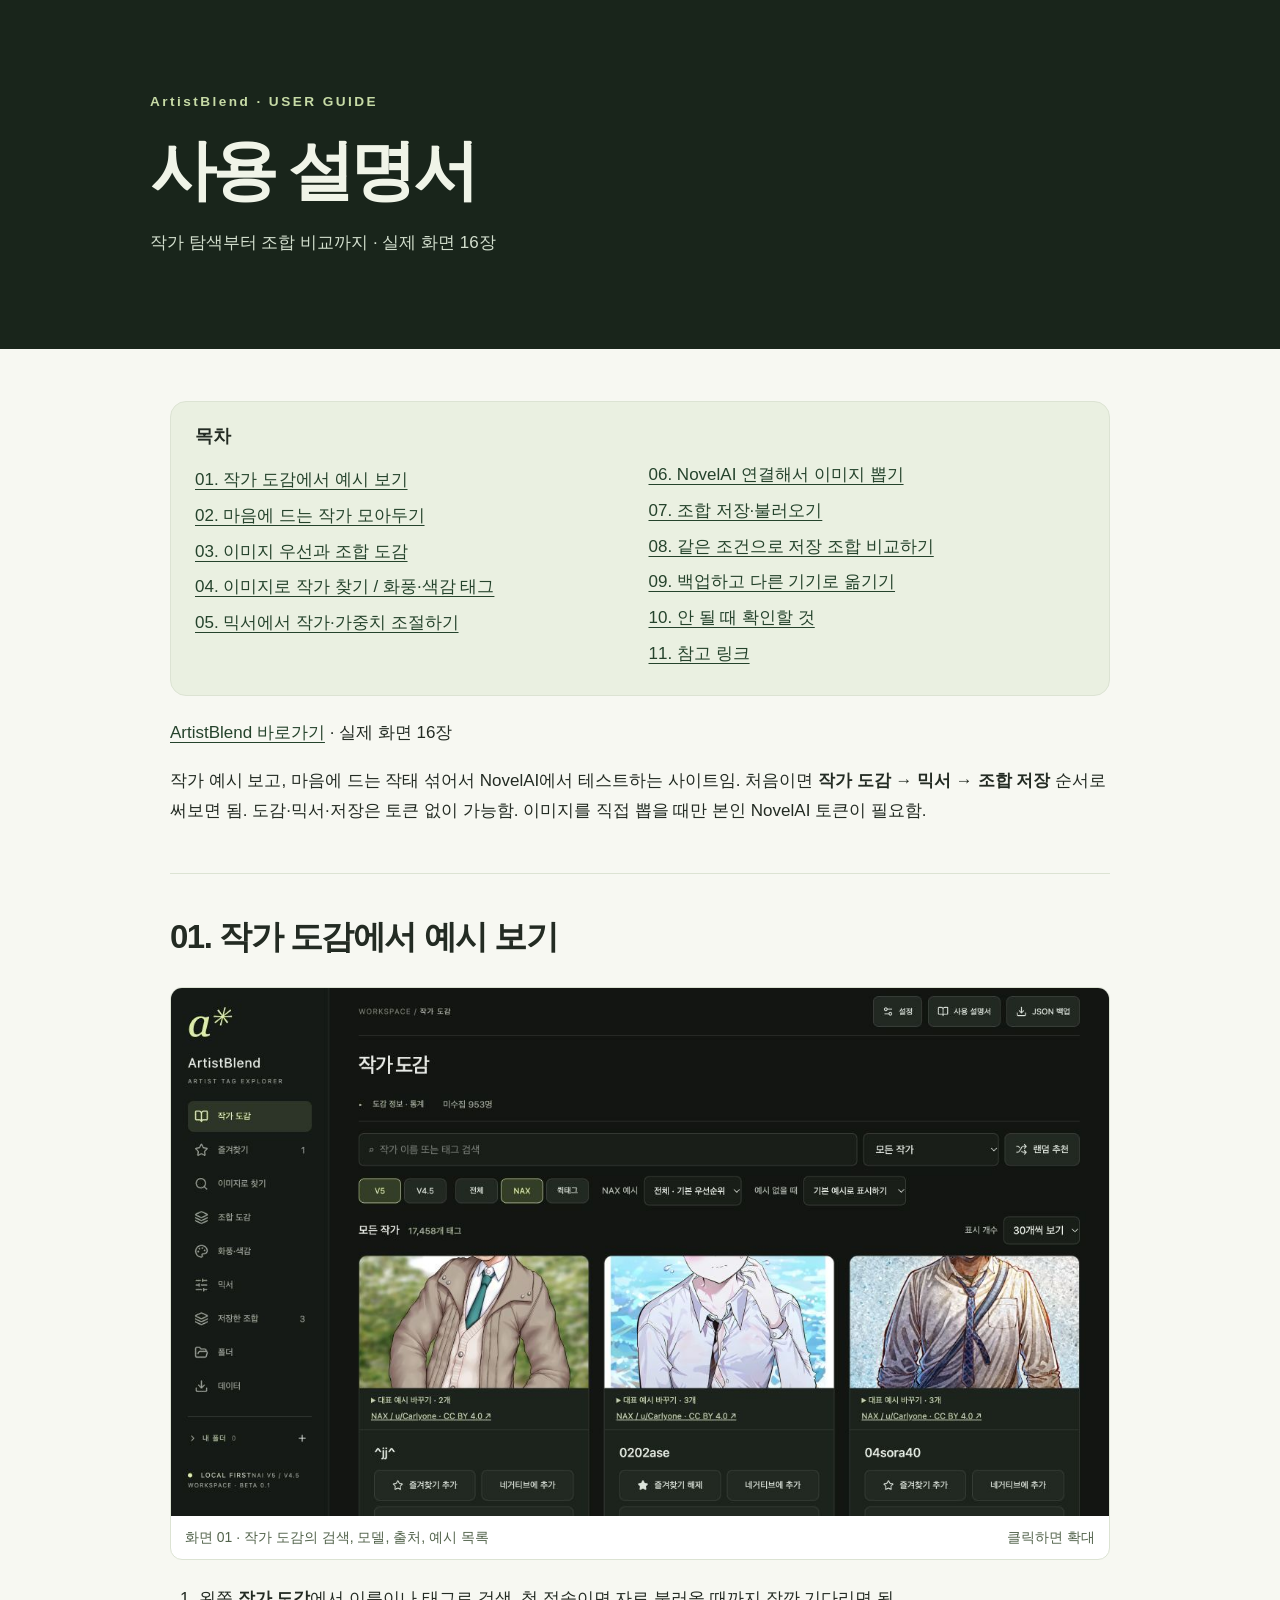
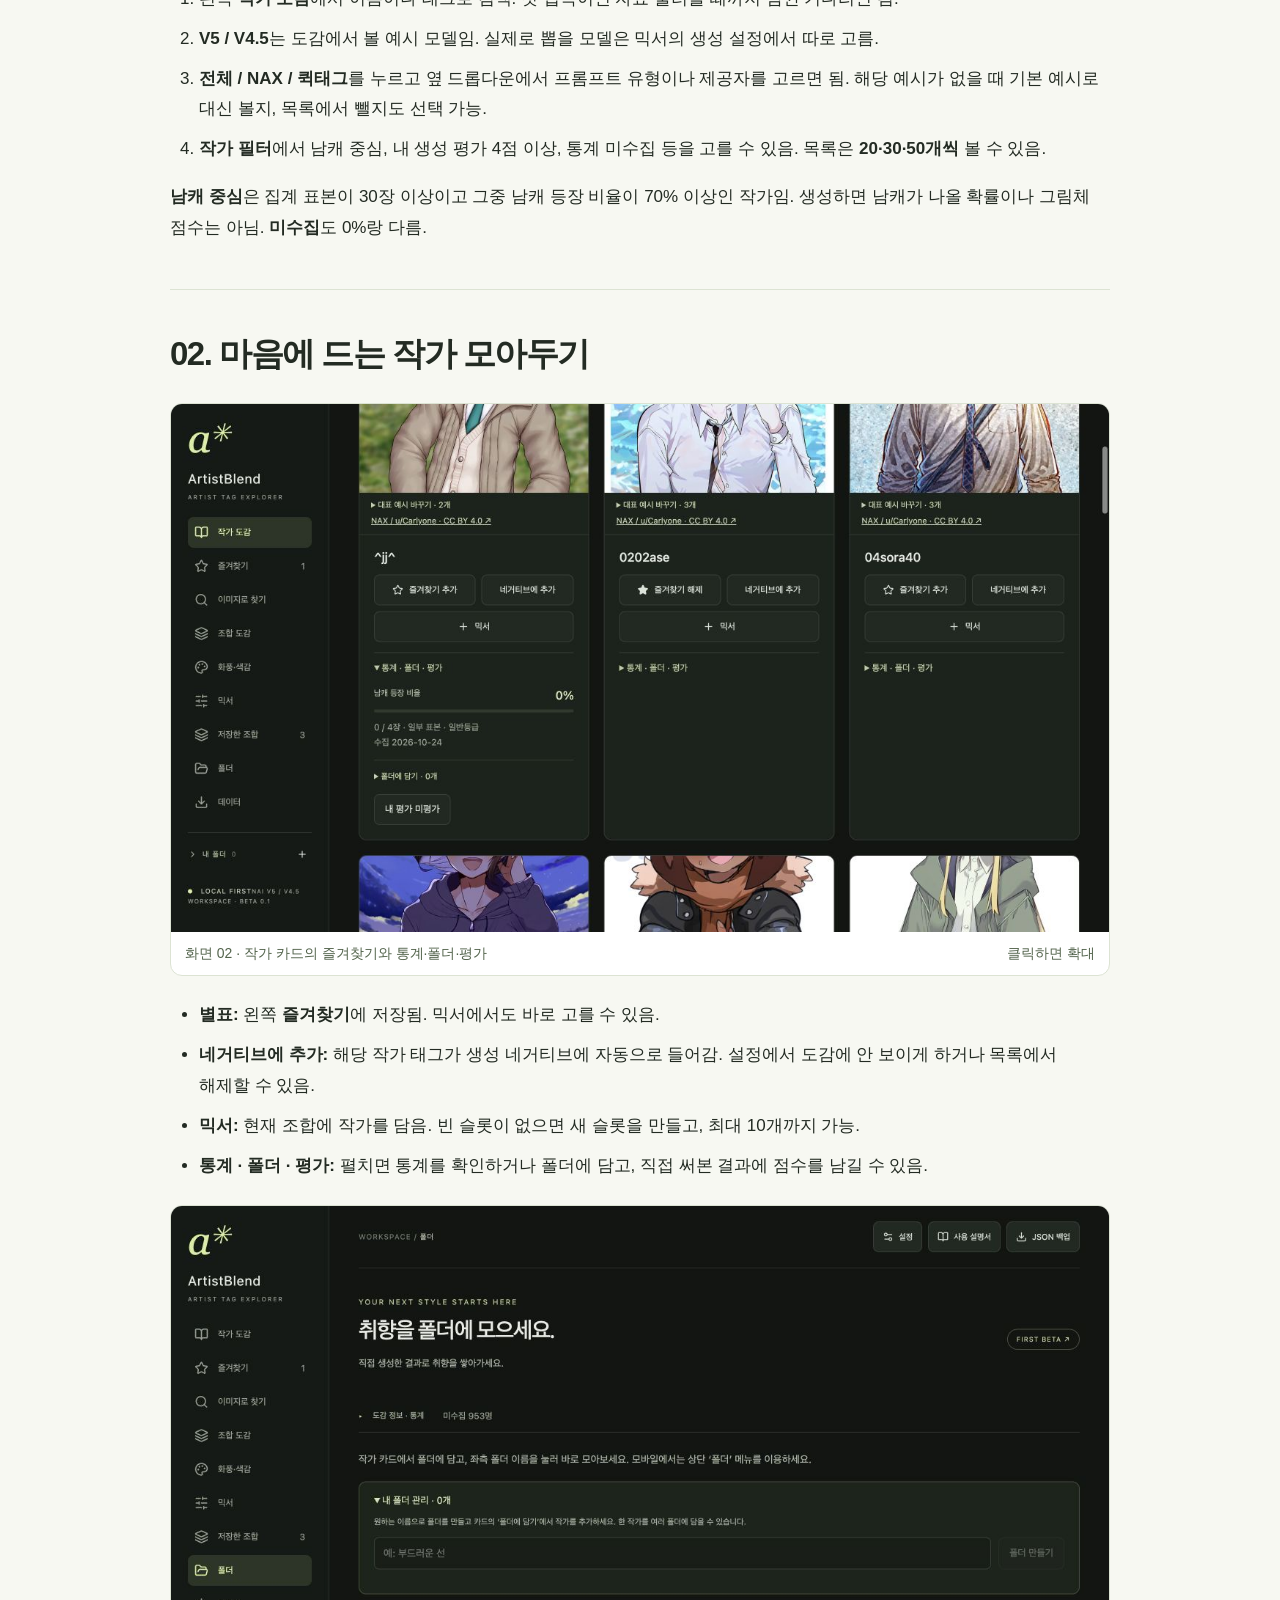
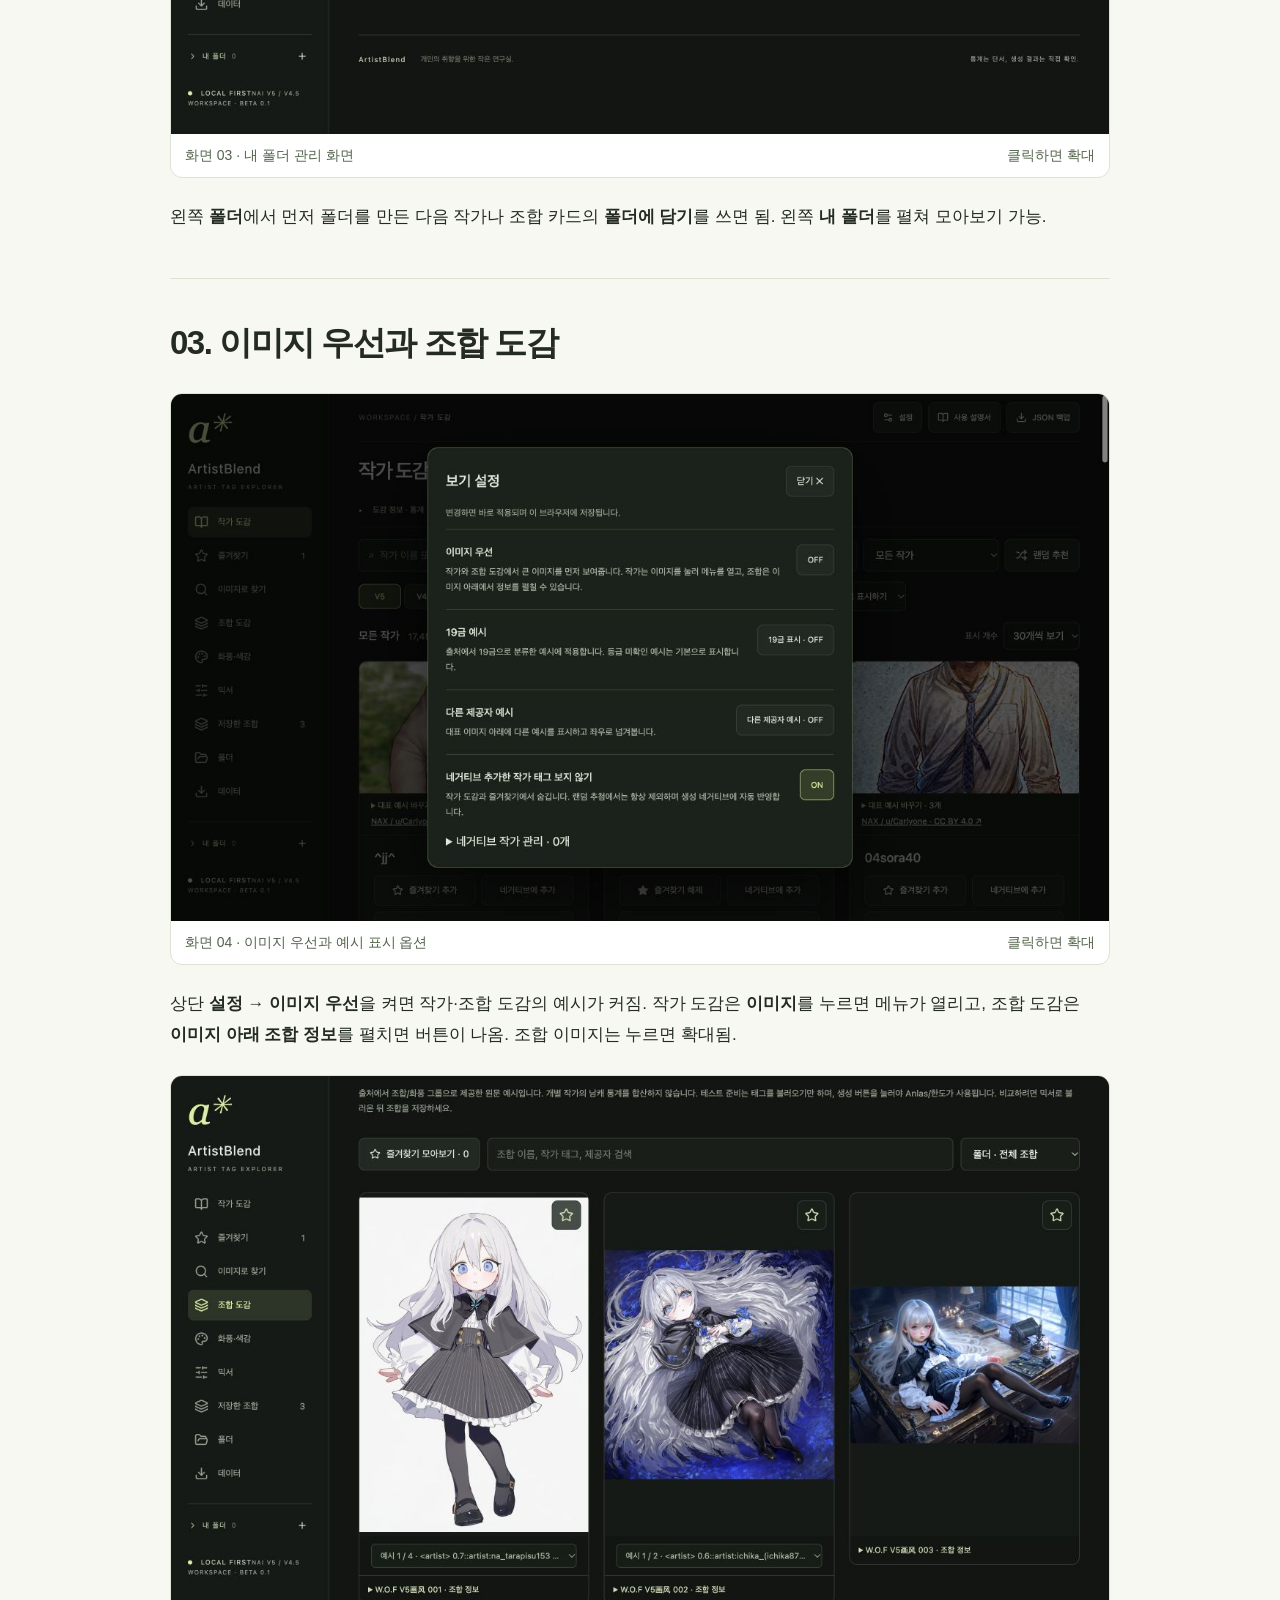
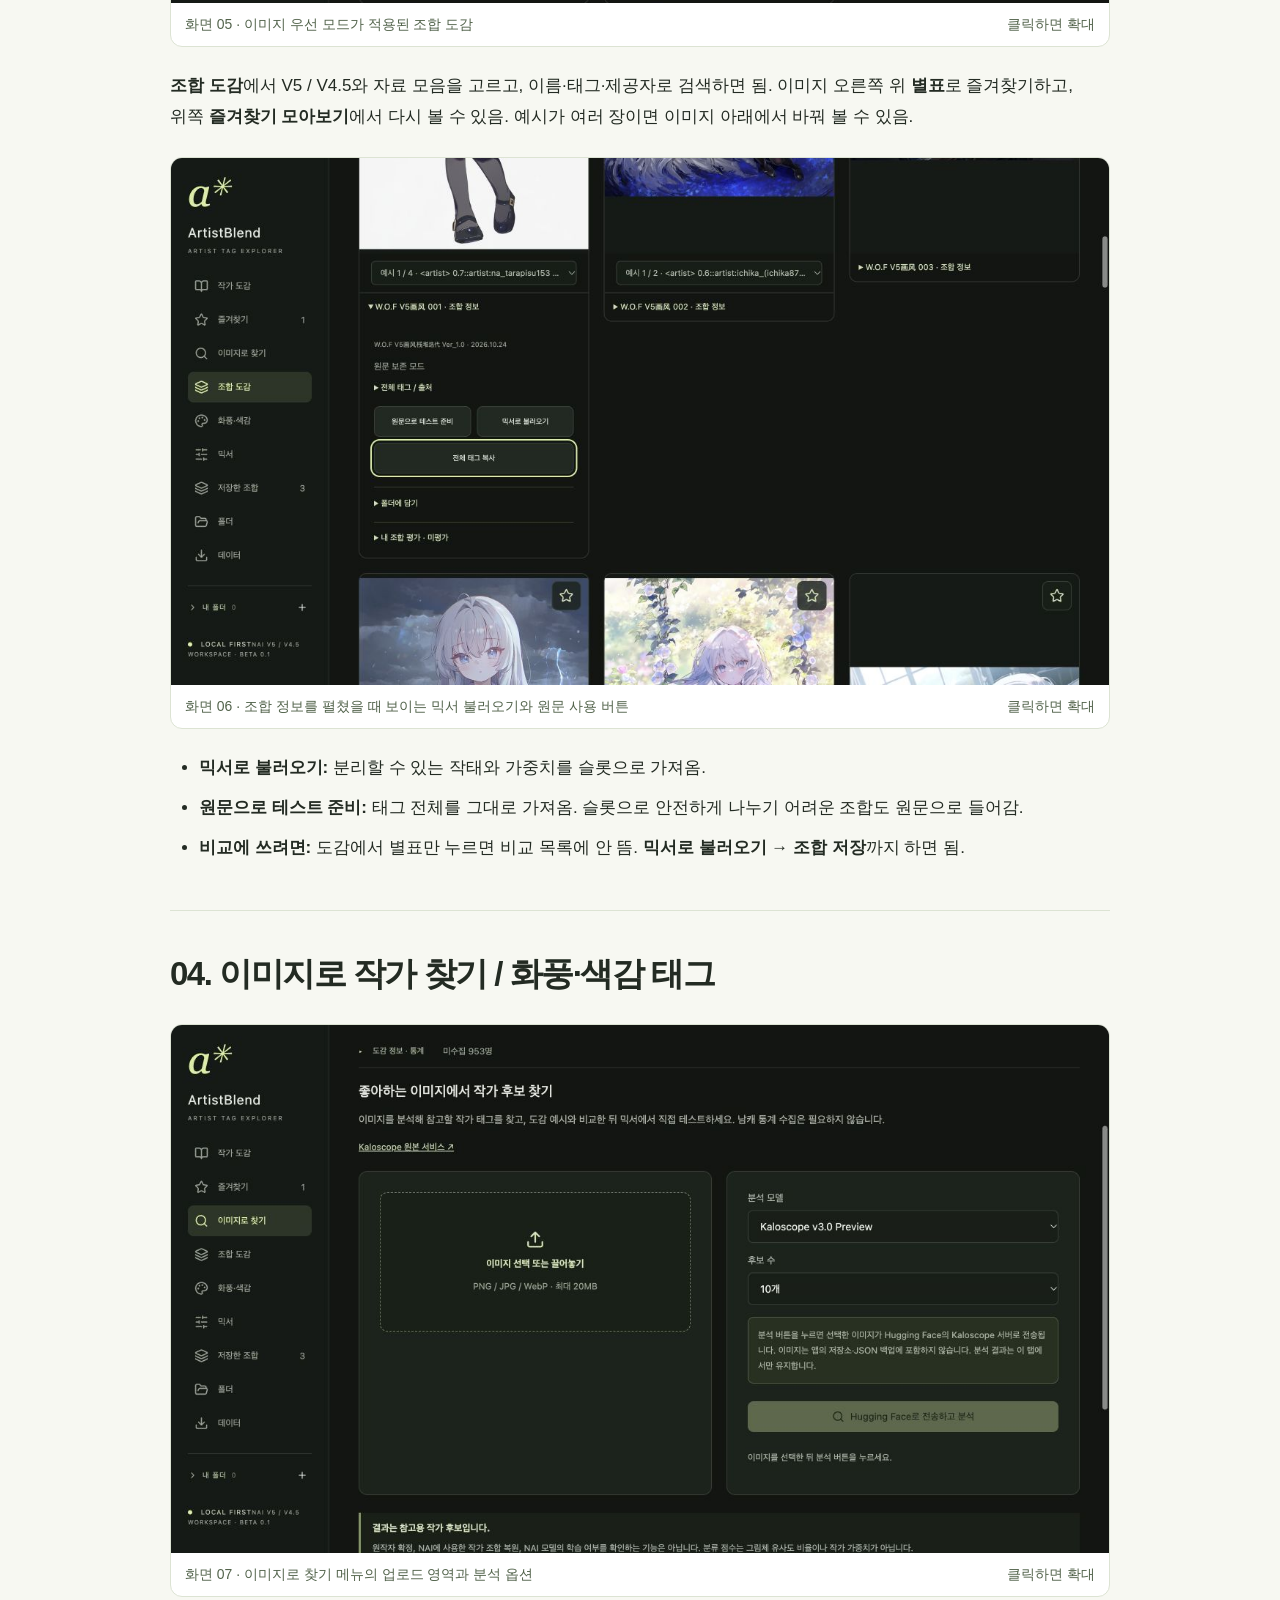
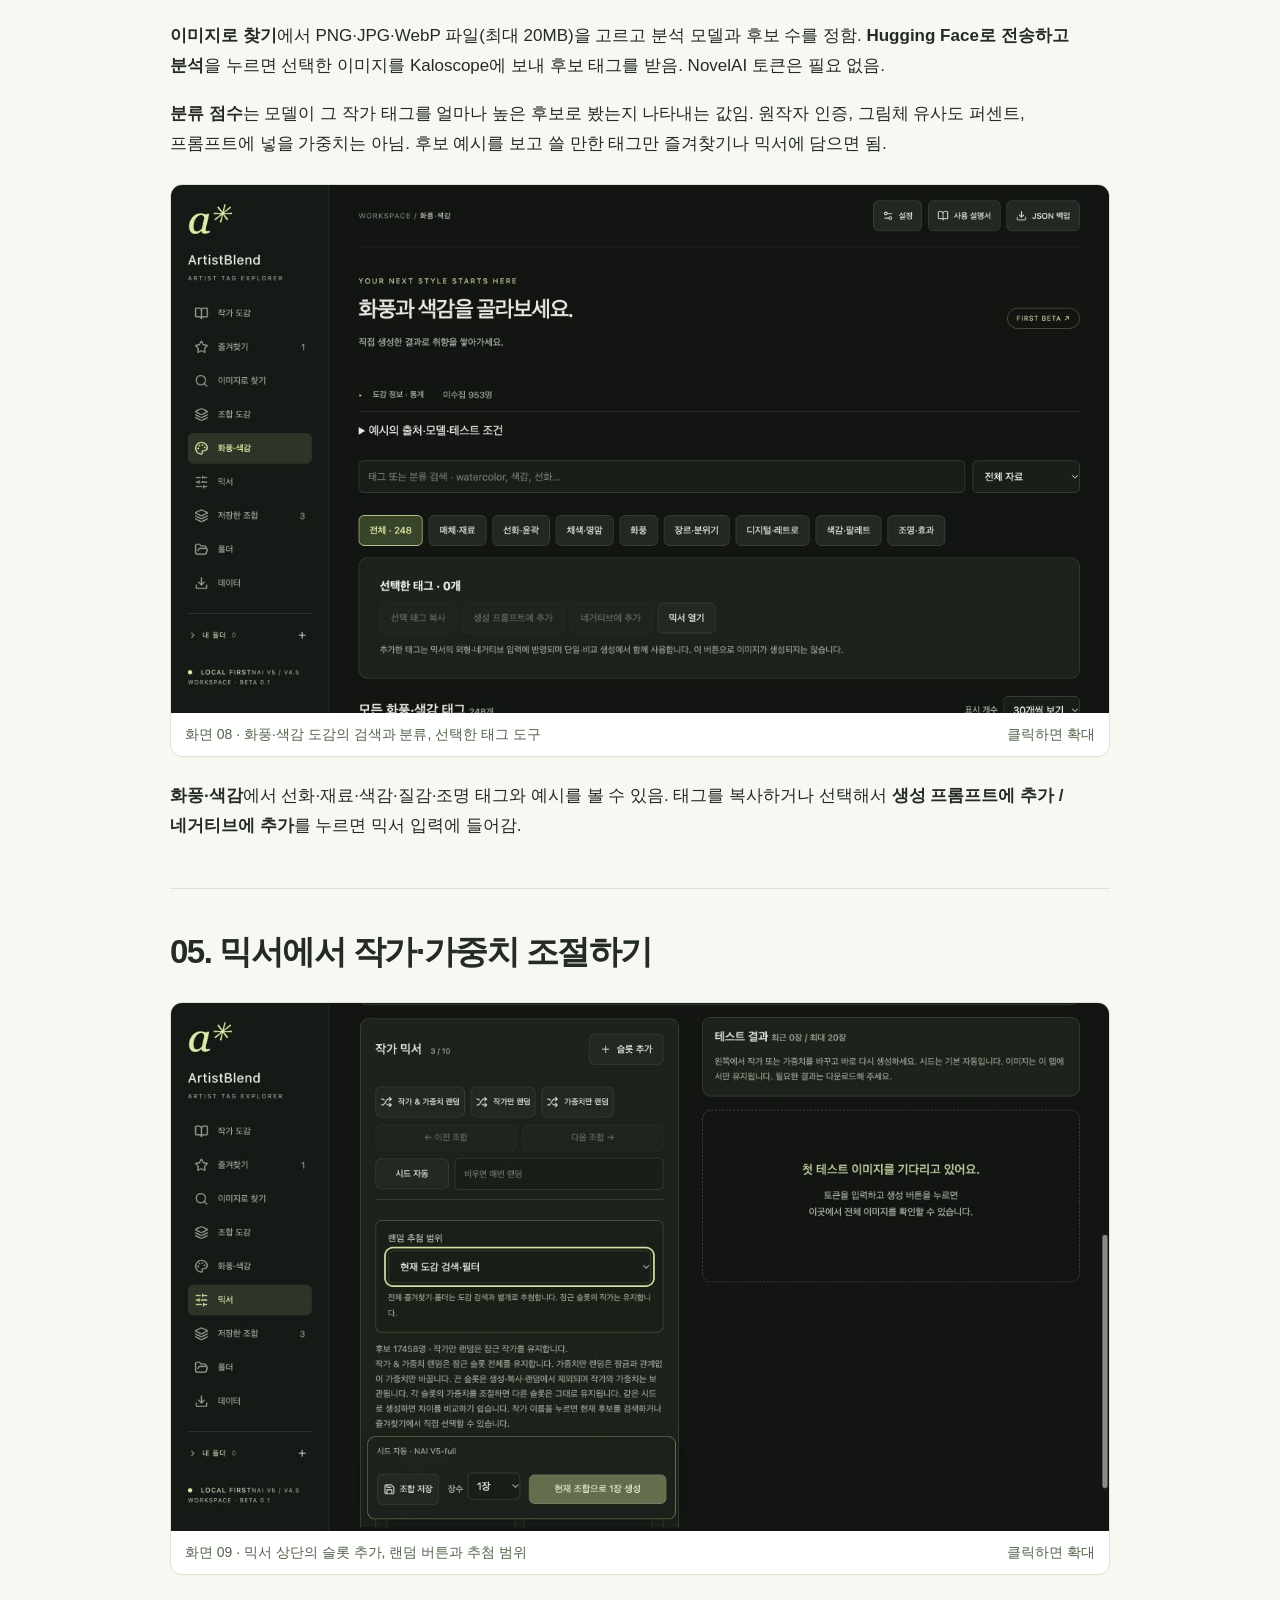
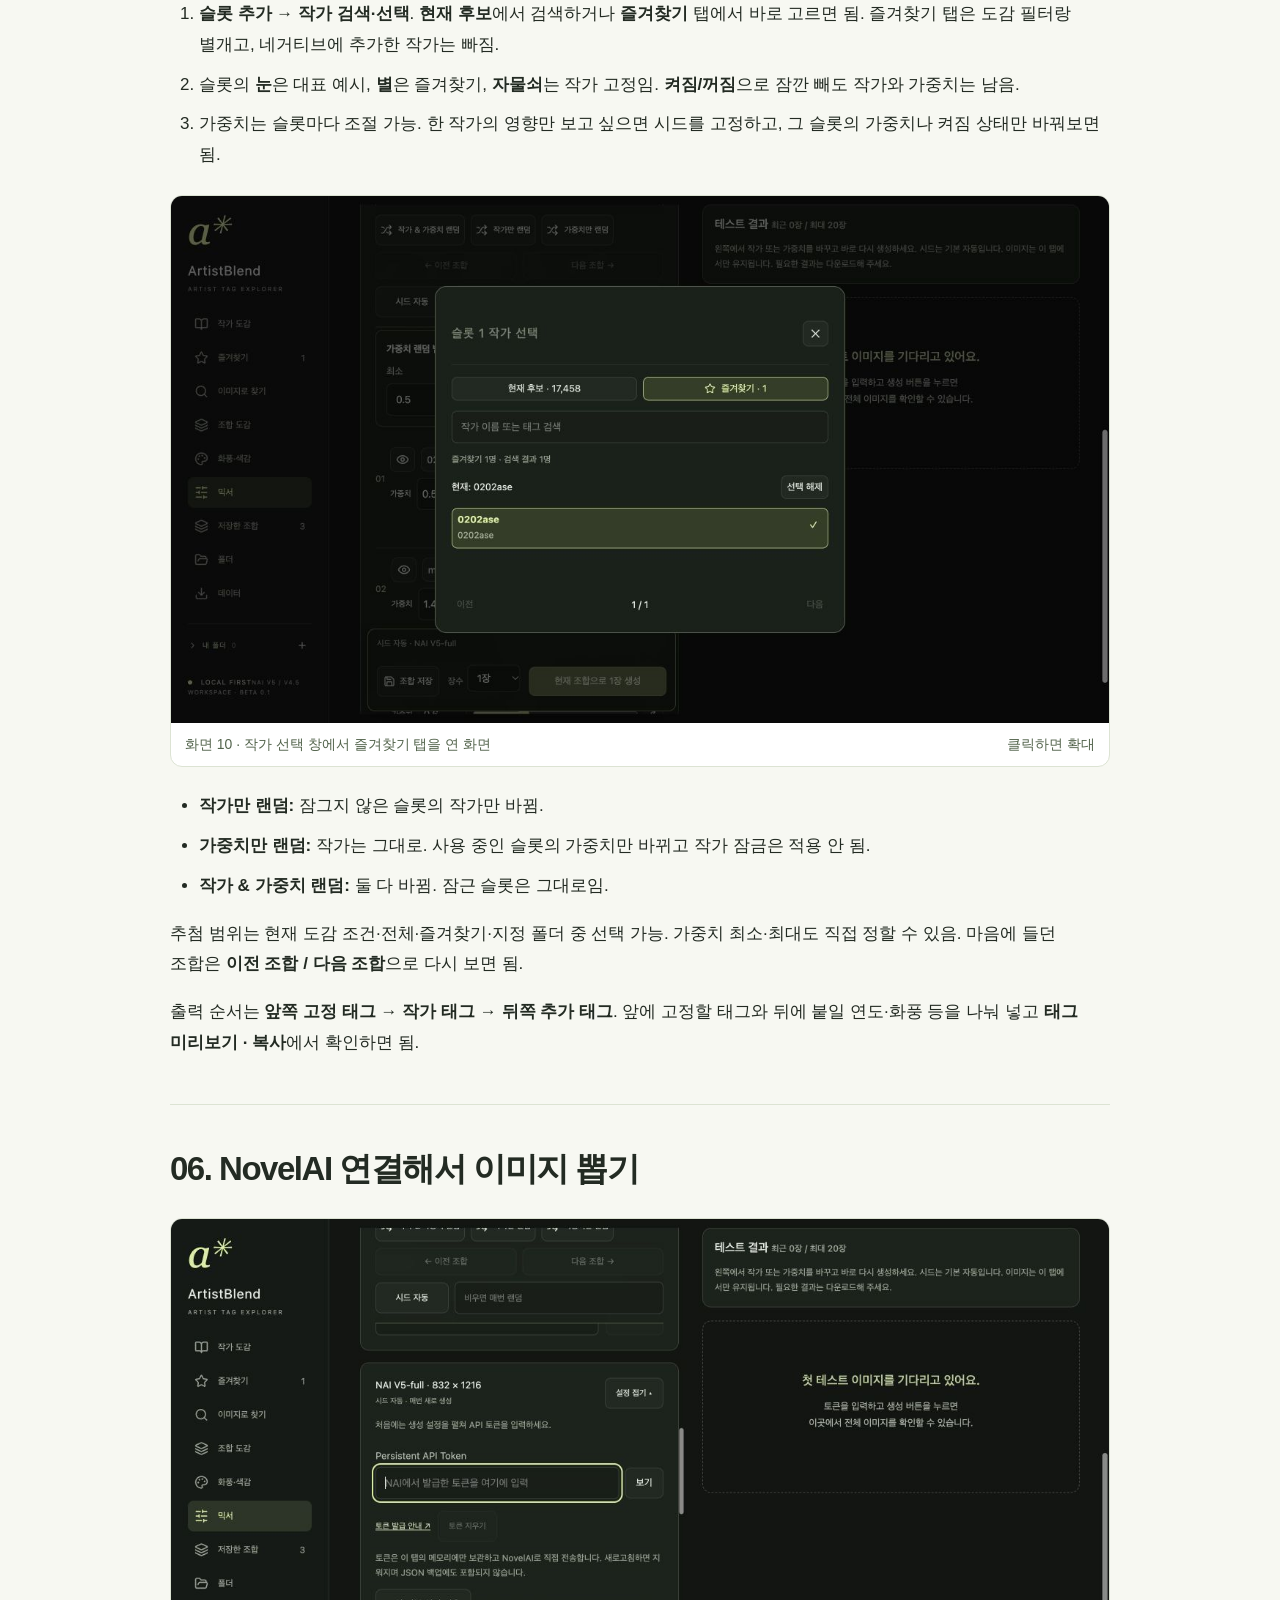
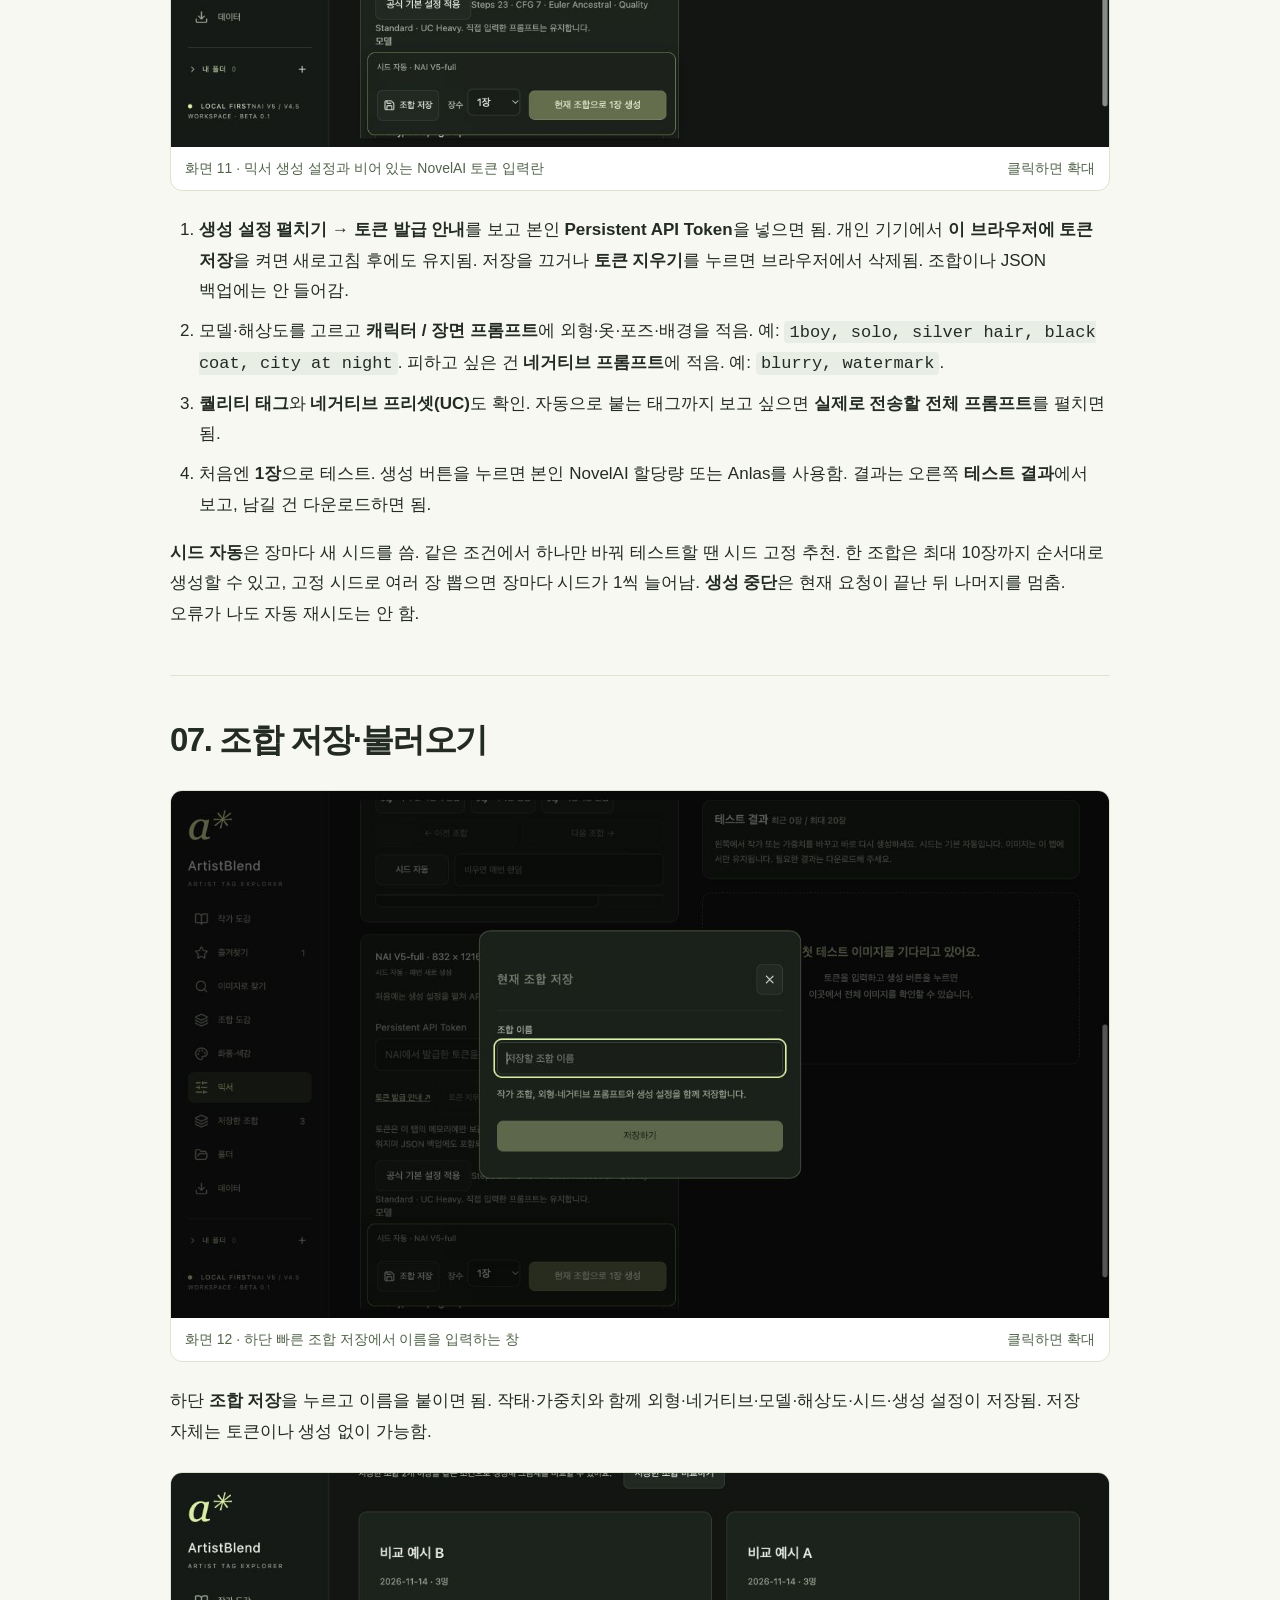
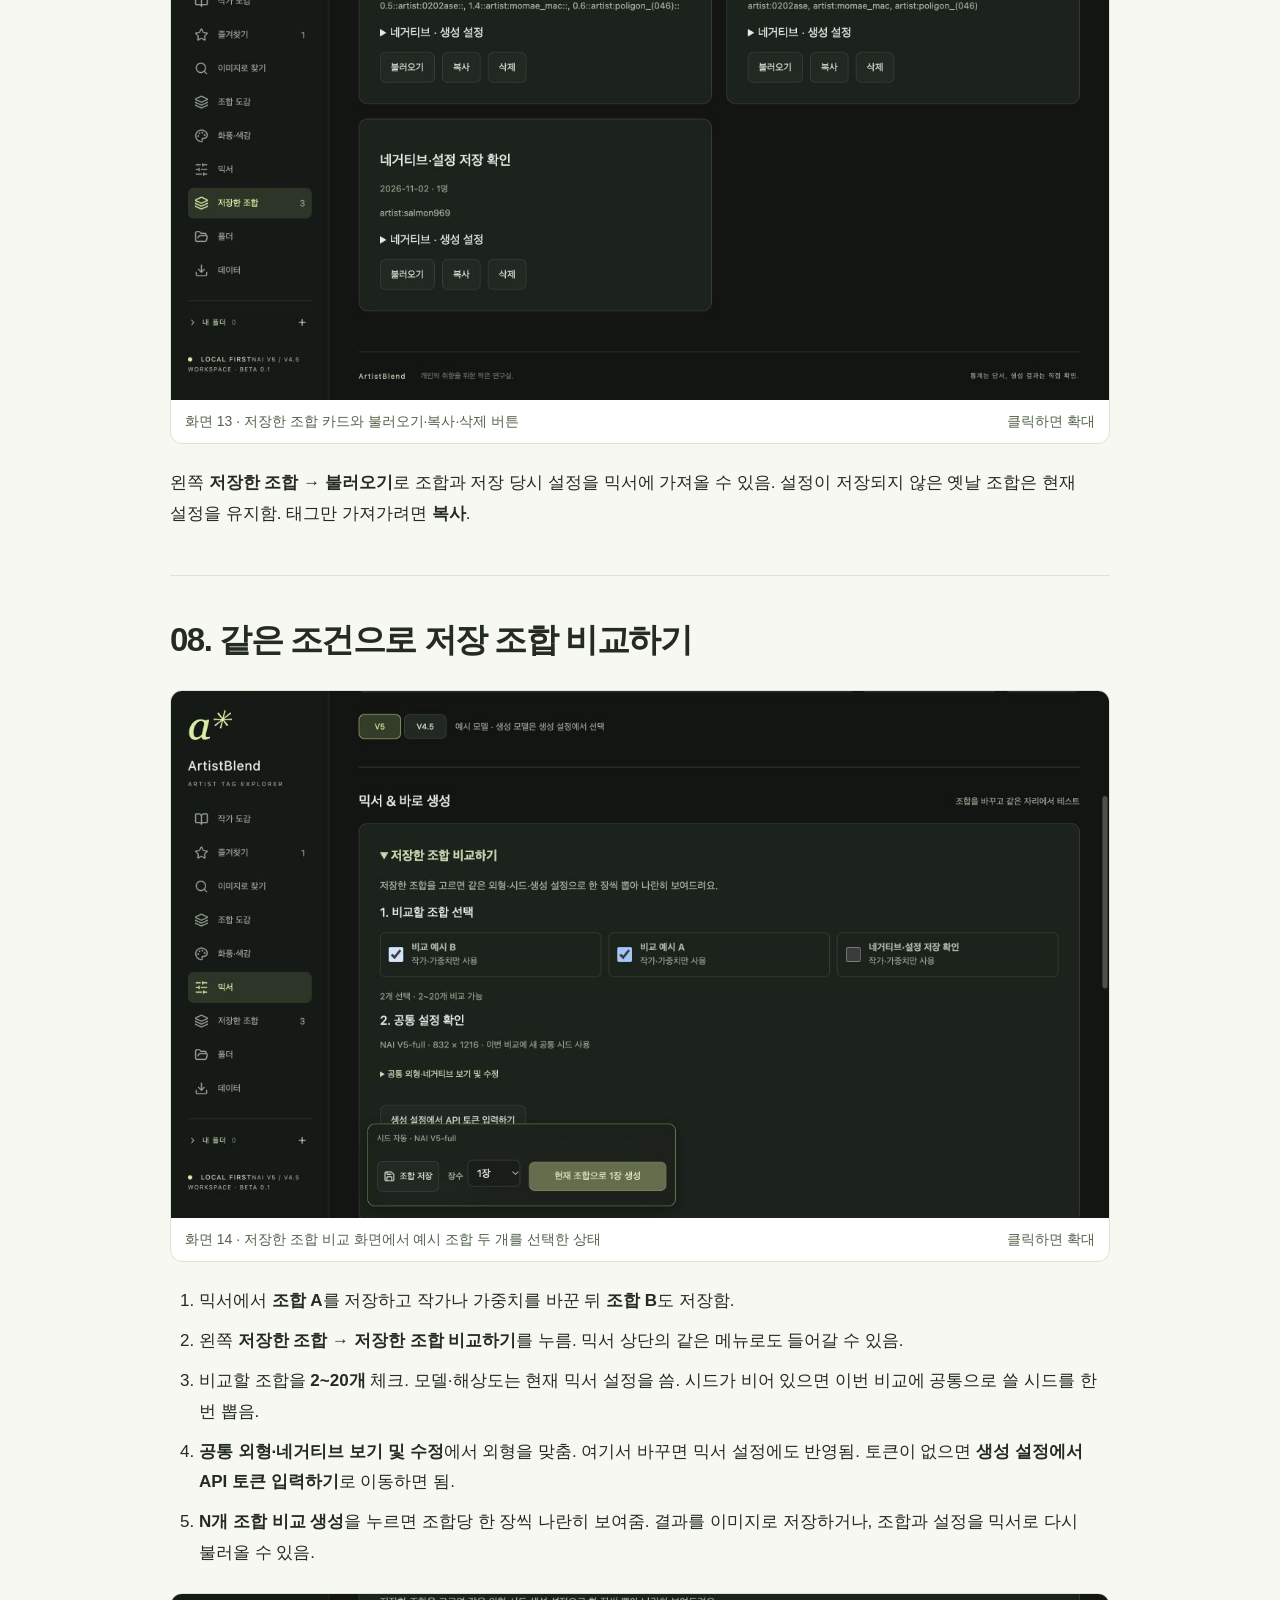
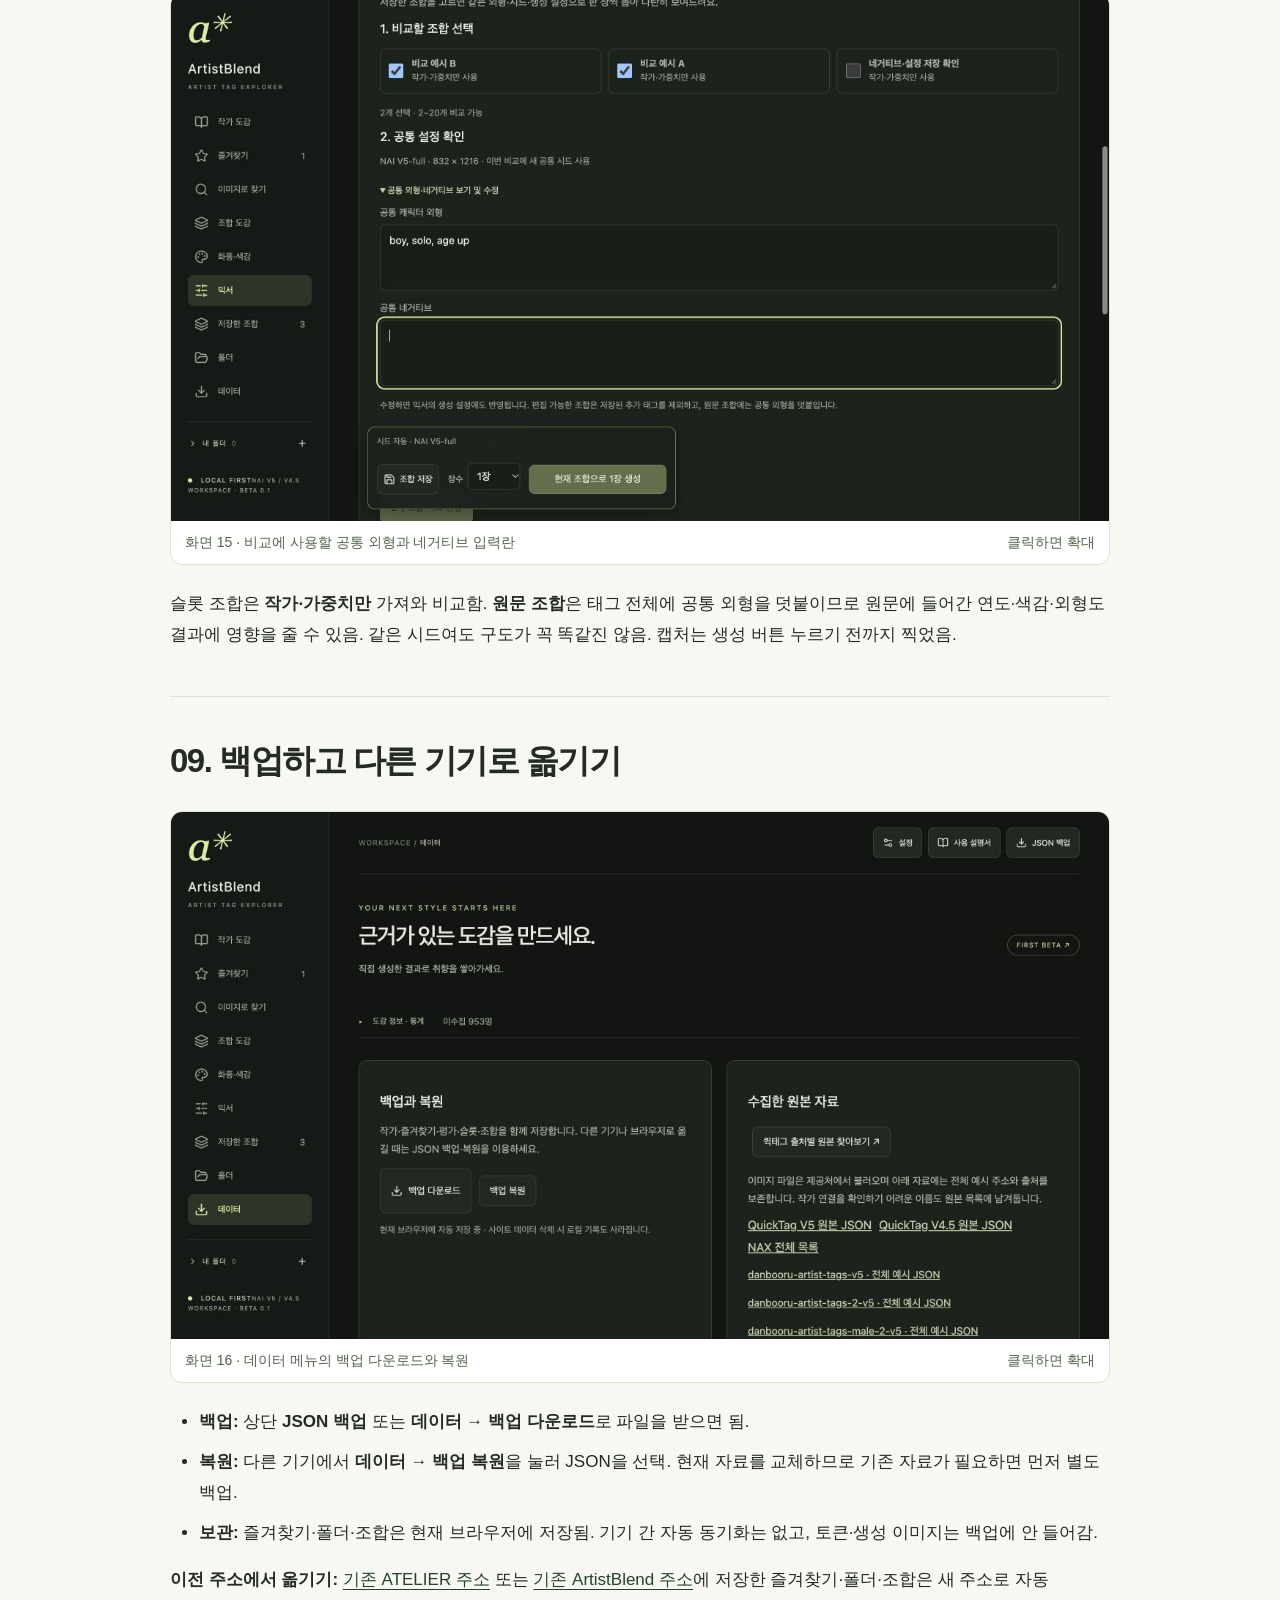
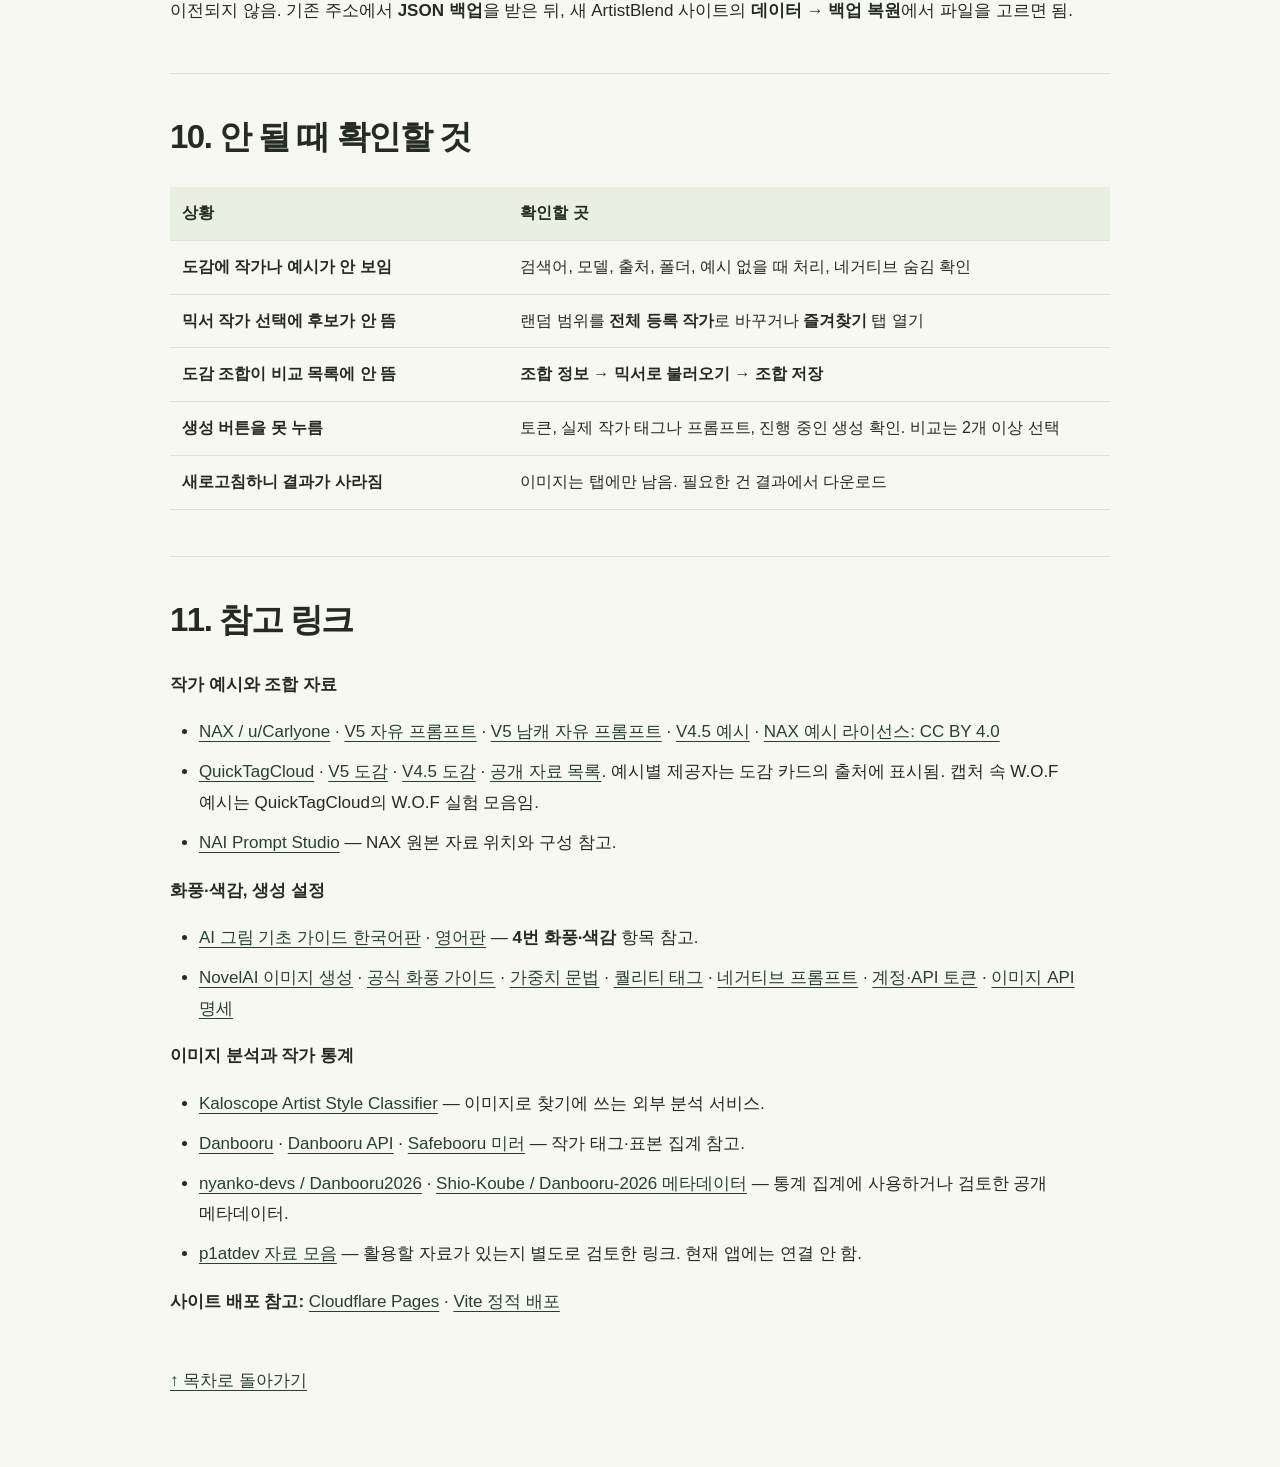
==== commit ce0fda05: "Publish browser-local NovelAI token storage" ====
--- a/guide.html
+++ b/guide.html
@@ -70,7 +70,7 @@
 <section class="chapter" id="chapter-6"><h2>06. NovelAI 연결해서 이미지 뽑기</h2>
 <figure><button type="button" data-zoom aria-label="믹서 생성 설정과 비어 있는 NovelAI 토큰 입력란 확대"><img width="1280" height="720" src="[data-uri]